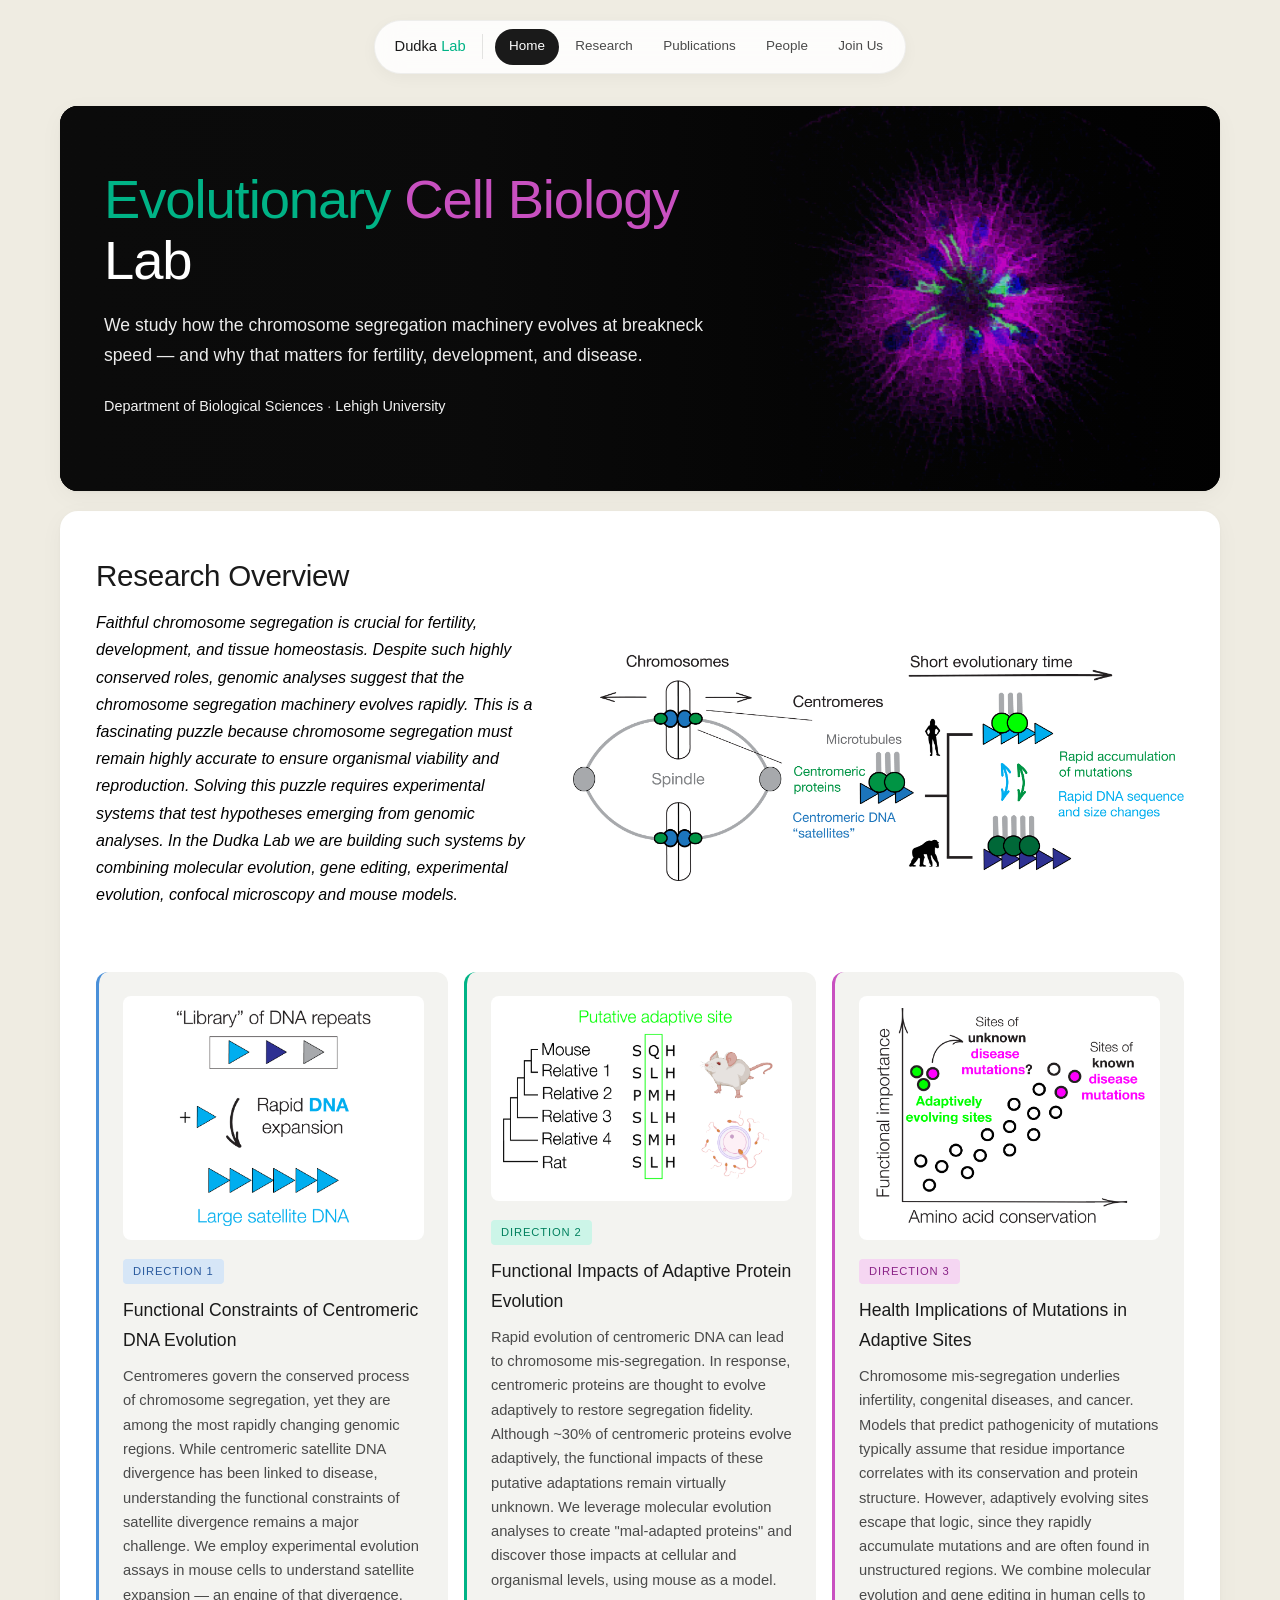
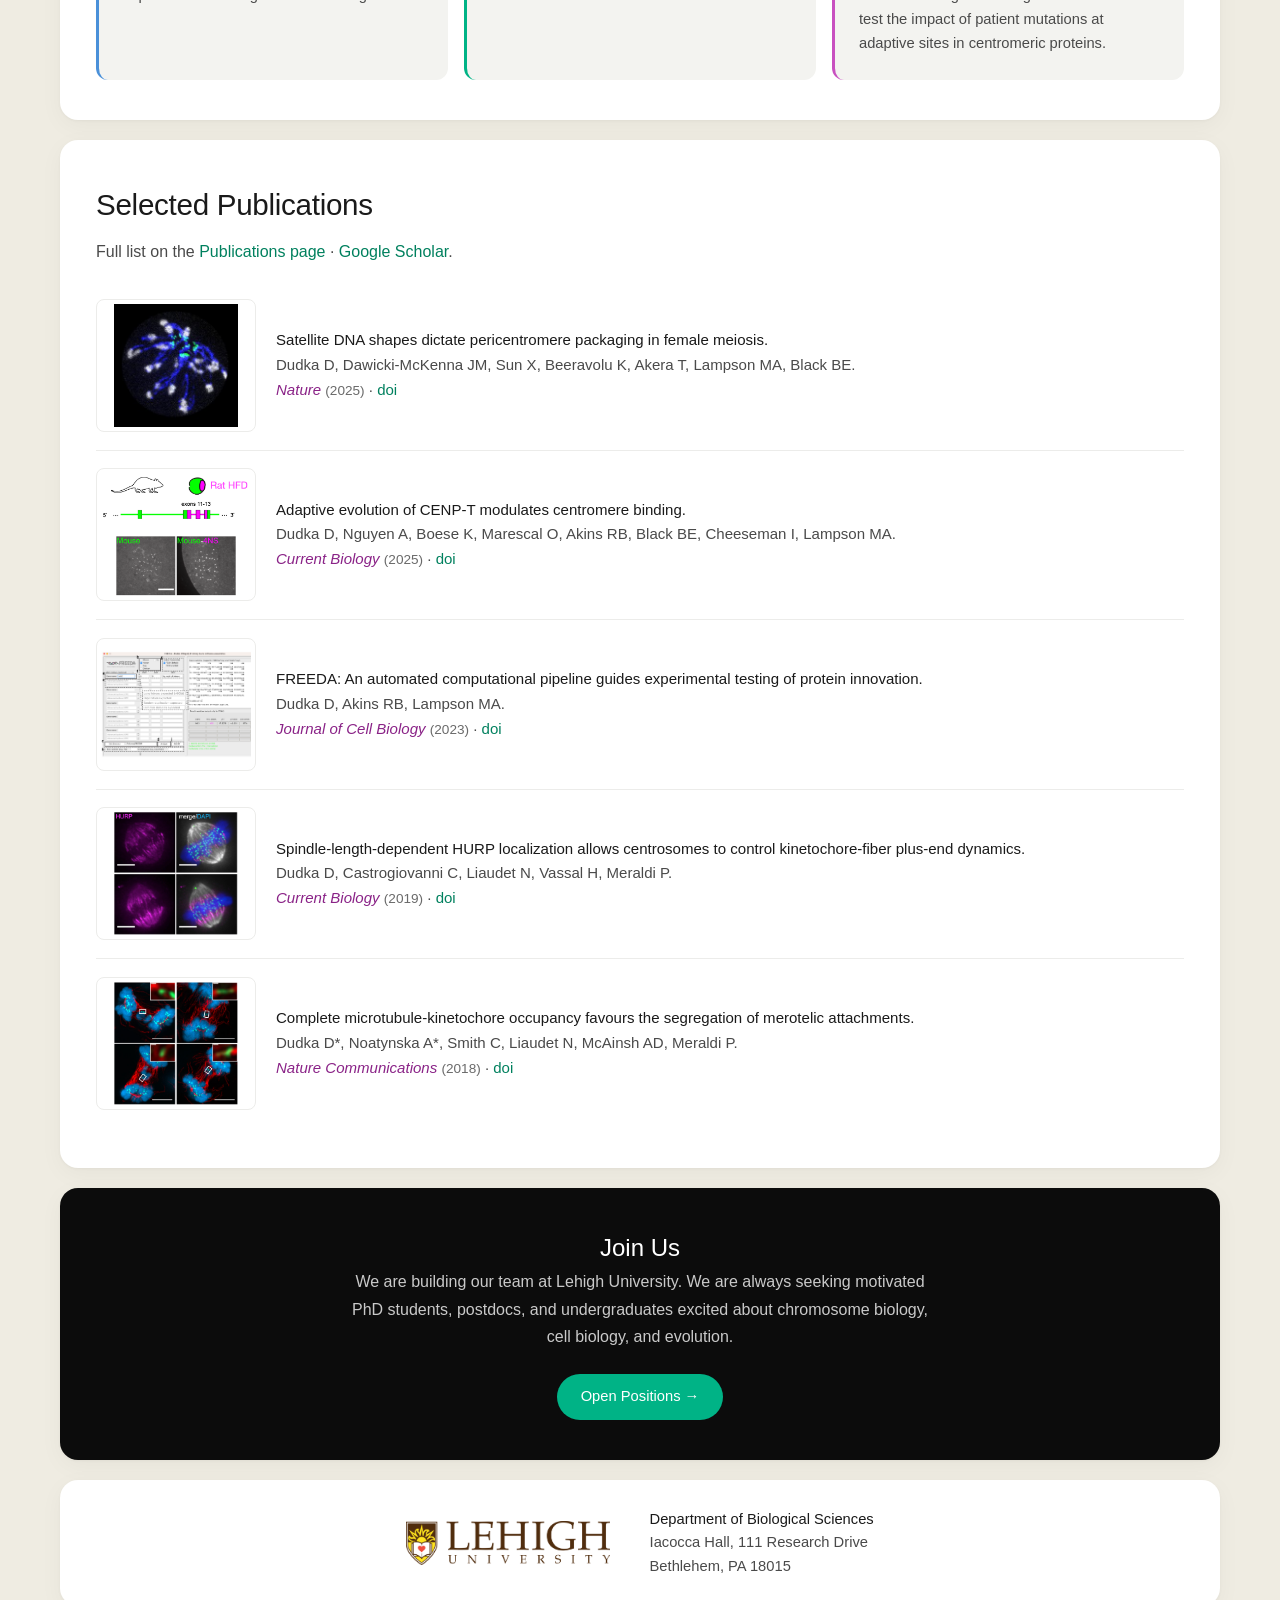
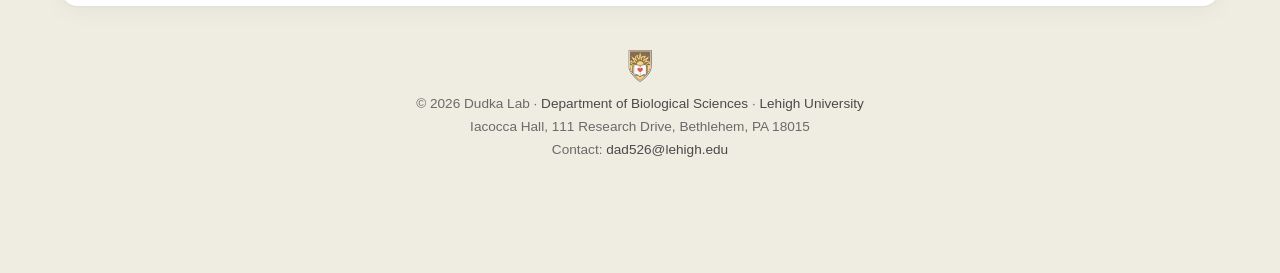
==== index.html @ 8937027d "Initial commit" ====
<!DOCTYPE html>
<html lang="en">
<head>
  <meta charset="UTF-8">
  <meta name="viewport" content="width=device-width, initial-scale=1.0">
  <title>Dudka Lab — Evolutionary Cell Biology</title>
  <meta name="description" content="The Dudka Lab at Lehigh University studies how rapid evolution of chromosome segregation machinery impacts health, fertility, and disease.">
  <link rel="stylesheet" href="css/style.css">
  <link rel="icon" type="image/png" href="images/favicon.png">
</head>
<body>

<!-- ========== NAVIGATION ========== -->
<nav>
  <div class="nav-inner">
    <a href="index.html" class="lab-name">Dudka <span class="green">Lab</span></a>
    <button class="nav-toggle" onclick="this.closest('nav').classList.toggle('open')">
      <span></span><span></span><span></span>
    </button>
    <ul>
      <li><a href="index.html" class="active">Home</a></li>
      <li><a href="pages/research.html">Research</a></li>
      <li><a href="pages/publications.html">Publications</a></li>
      <li><a href="pages/people.html">People</a></li>
      <li><a href="pages/join.html">Join Us</a></li>
    </ul>
  </div>
</nav>

<div class="canvas">

<!-- ========== HERO ========== -->
<div class="hero">
  <div class="hero-bg"></div>
  <div class="hero-overlay"></div>
  <div class="hero-content">
    <h1><span class="green">Evolutionary</span> <span class="magenta">Cell Biology</span> Lab</h1>
    <p class="tagline">
      We study how the chromosome segregation machinery evolves at breakneck speed —
      and why that matters for fertility, development, and disease.
    </p>
    <p class="affiliation">
      <a href="https://bio.cas.lehigh.edu/">Department of Biological Sciences</a> ·
      <a href="https://www.lehigh.edu/">Lehigh University</a>
    </p>
  </div>
</div>

<!-- ========== RESEARCH OVERVIEW ========== -->
<section id="research">
  <h2>Research Overview</h2>

  <!-- Lab overview: schematic + paragraph placeholder -->
  <div class="lab-overview">
    <div class="overview-text">
      <!--
        ===========================================================
        MAIN PARAGRAPH PLACEHOLDER
        Replace the <p>...</p> below with your own text.
        ===========================================================
      -->
      <p style="font-style: italic; color: #000000;">
      <strong>Faithful chromosome segregation is crucial for fertility, development, and tissue homeostasis.</strong>
      Despite such highly conserved roles, genomic analyses suggest that the chromosome
      segregation machinery evolves rapidly. This is a fascinating puzzle because chromosome segregation
      must remain highly accurate to ensure organismal viability and reproduction. Solving this puzzle
      requires experimental systems that test hypotheses emerging from genomic analyses.
      <strong>In the Dudka Lab</strong> we are building such systems by combining molecular evolution,
      gene editing, experimental evolution, confocal microscopy and mouse models.
      </p>
    </div>
    <div class="overview-figure">
      <img src="images/LabOverview.png" alt="Lab overview: chromosome segregation, centromeric proteins and DNA, and rapid evolution.">
    </div>
  </div>

  <!-- Three research direction cards -->
  <div class="directions" style="margin-top: 3rem;">

    <div class="direction-card dir-blue">
      <div class="schematic">
        <img src="images/schematics/Direction1vignette2.png" alt="Direction 1 schematic placeholder">
      </div>
      <div>
        <span class="tag tag-blue">Direction 1</span>
        <h3>Functional Constraints of Centromeric DNA Evolution</h3>
        <p>
          Centromeres govern the conserved process of chromosome segregation, yet they are among the most
          rapidly changing genomic regions. While centromeric satellite DNA divergence has been linked to disease,
          understanding the functional constraints of satellite divergence remains a major challenge.
          <strong>We employ experimental evolution assays in mouse cells to understand satellite expansion — an engine of that divergence.</strong>
        </p>
      </div>
    </div>

    <div class="direction-card dir-green">
      <div class="schematic">
        <img src="images/schematics/Direction2vignette2.png" alt="Direction 2 schematic placeholder">
      </div>
      <div>
        <span class="tag tag-green">Direction 2</span>
        <h3>Functional Impacts of Adaptive Protein Evolution</h3>
        <p>
          Rapid evolution of centromeric DNA can lead to chromosome mis-segregation. In response, centromeric proteins
          are thought to evolve adaptively to restore segregation fidelity. Although ~30% of centromeric proteins evolve
          adaptively, the functional impacts of these putative adaptations remain virtually unknown.
          <strong>We leverage molecular evolution analyses to create "mal-adapted proteins" and discover those impacts
            at cellular and organismal levels, using mouse as a model.</strong>

        </p>
      </div>
    </div>

    <div class="direction-card dir-magenta">
      <div class="schematic">
        <img src="images/schematics/Direction3vignette2.png" alt="Direction 3 schematic placeholder">
      </div>
      <div>
        <span class="tag tag-magenta">Direction 3</span>
        <h3>Health Implications of Mutations in Adaptive Sites</h3>
        <p>
          Chromosome mis-segregation underlies infertility, congenital diseases, and cancer. Models that predict pathogenicity
          of mutations typically assume that residue importance correlates with its conservation and protein structure.
          However, adaptively evolving sites escape that logic, since they rapidly accumulate mutations and are often found in unstructured
          regions. <strong>We combine molecular evolution and gene editing in human cells to test the impact of patient
          mutations at adaptive sites in centromeric proteins.</strong>
        </p>
      </div>
    </div>

  </div>
</section>

<!-- ========== SELECTED PUBLICATIONS (with vignettes — only on home page) ========== -->
<section id="publications">
  <h2>Selected Publications</h2>
  <p>Full list on the <a href="pages/publications.html">Publications page</a>
     · <a href="https://scholar.google.com/citations?user=fbCTSOUAAAAJ&hl=en" target="_blank">Google Scholar</a>.</p>

  <ul class="pub-list">

    <li class="with-vignette">
      <div class="pub-vignette">
        <img src="images/schematics/Nature2025vignette.png" alt="Schematic placeholder">
      </div>
      <div class="pub-text">
        <span class="pub-title">Satellite DNA shapes dictate pericentromere packaging in female meiosis.</span><br>
        <strong>Dudka D</strong>, Dawicki-McKenna JM, Sun X, Beeravolu K, Akera T, Lampson MA, Black BE.<br>
        <span class="pub-journal">Nature</span> <span class="pub-year">(2025)</span>
        · <a href="https://doi.org/10.1038/s41586-024-08374-0" target="_blank">doi</a>
      </div>
    </li>

    <li class="with-vignette">
      <div class="pub-vignette">
        <img src="images/schematics/CurrBiol2025vignette.png" alt="Schematic placeholder">
      </div>
      <div class="pub-text">
        <span class="pub-title">Adaptive evolution of CENP-T modulates centromere binding.</span><br>
        <strong>Dudka D</strong>, Nguyen A, Boese K, Marescal O, Akins RB, Black BE, Cheeseman I, Lampson MA.<br>
        <span class="pub-journal">Current Biology</span> <span class="pub-year">(2025)</span>
        · <a href="https://doi.org/10.1016/j.cub.2025.01.017" target="_blank">doi</a>
      </div>
    </li>

    <li class="with-vignette">
      <div class="pub-vignette">
        <img src="images/schematics/JCB2023vignette.png" alt="Schematic placeholder">
      </div>
      <div class="pub-text">
        <span class="pub-title">FREEDA: An automated computational pipeline guides experimental testing of protein innovation.</span><br>
        <strong>Dudka D</strong>, Akins RB, Lampson MA.<br>
        <span class="pub-journal">Journal of Cell Biology</span> <span class="pub-year">(2023)</span>
        · <a href="https://doi.org/10.1083/jcb.202212084" target="_blank">doi</a>
      </div>
    </li>

    <li class="with-vignette">
      <div class="pub-vignette">
        <img src="images/schematics/CurrBiol2019vignette.png" alt="Schematic placeholder">
      </div>
      <div class="pub-text">
        <span class="pub-title">Spindle-length-dependent HURP localization allows centrosomes to control kinetochore-fiber plus-end dynamics.</span><br>
        <strong>Dudka D</strong>, Castrogiovanni C, Liaudet N, Vassal H, Meraldi P.<br>
        <span class="pub-journal">Current Biology</span> <span class="pub-year">(2019)</span>
        · <a href="https://doi.org/10.1016/j.cub.2019.08.061" target="_blank">doi</a>
      </div>
    </li>

    <li class="with-vignette">
      <div class="pub-vignette">
        <img src="images/schematics/NatComm2018vignette.png" alt="Schematic placeholder">
      </div>
      <div class="pub-text">
        <span class="pub-title">Complete microtubule-kinetochore occupancy favours the segregation of merotelic attachments.</span><br>
        <strong>Dudka D*</strong>, Noatynska A*, Smith C, Liaudet N, McAinsh AD, Meraldi P.<br>
        <span class="pub-journal">Nature Communications</span> <span class="pub-year">(2018)</span>
        · <a href="https://doi.org/10.1038/s41467-018-04427-x" target="_blank">doi</a>
      </div>
    </li>

  </ul>
</section>

<!-- ========== JOIN US ========== -->
<div class="join-section">
  <h2>Join Us</h2>
  <p>
    We are building our team at Lehigh University. We are always seeking motivated PhD students,
    postdocs, and undergraduates excited about chromosome biology, cell biology, and evolution.
  </p>
  <a href="pages/join.html" class="btn">Open Positions →</a>
</div>

<!-- ========== LEHIGH BRANDING ========== -->
<div class="lehigh-strip">
  <img class="lehigh-logo" src="images/lehighlogo.png" alt="Lehigh University">
  <div class="lehigh-info">
    <strong>Department of Biological Sciences</strong><br>
    Iacocca Hall, 111 Research Drive<br>
    Bethlehem, PA 18015
  </div>
</div>

<!-- ========== FOOTER ========== -->
<footer>
  <img class="footer-logo" src="images/lehighseal.png" alt="Lehigh University">
  <p>
    © 2026 Dudka Lab · <a href="https://bio.cas.lehigh.edu/">Department of Biological Sciences</a> ·
    <a href="https://www.lehigh.edu/">Lehigh University</a><br>
    Iacocca Hall, 111 Research Drive, Bethlehem, PA 18015<br>
    Contact: <a href="mailto:dad526@lehigh.edu">dad526@lehigh.edu</a>
  </p>
</footer>

</div>
</body>
</html>
---- css/style.css ----
/* ============================================================================
   DUDKA LAB · Stacked Cards style
   Cream backdrop, floating capsule nav, every section is a rounded card.
   Original Helvetica Neue typography (regular body, light h1/h2).
   ============================================================================ */

*, *::before, *::after { margin: 0; padding: 0; box-sizing: border-box; }

:root {
  --bg:           #efece2;
  --bg-alt:       #f3f3f0;
  --card:         #ffffff;
  --card-radius:  18px;
  --card-shadow:  0 1px 3px rgba(0,0,0,0.04), 0 6px 24px rgba(0,0,0,0.04);

  --text:         #1a1a1a;
  --muted:        #4a4a4a;
  --muted-2:      #6a6a6a;

  --green:        #00b386;
  --green-light:  #ccf5e8;
  --green-dark:   #00805e;

  --magenta:      #c850c0;
  --magenta-light:#f5d6f2;
  --magenta-dark: #8a2387;

  --blue:         #4a90d9;
  --blue-light:   #d6e6f7;
  --blue-dark:    #2a5a9e;

  --hero-bg:      #0c0c0c;
  --border:       #d8d8d2;
  --border-soft:  #ececea;

  --lehigh-brown: #502d18;
  --lehigh-gold:  #a48337;

  --font:         'Helvetica Neue', Helvetica, Arial, sans-serif;
  --max-width:    1200px;
}

html { scroll-behavior: smooth; }

body {
  font-family: var(--font);
  font-weight: 400;
  color: var(--text);
  background: var(--bg);
  line-height: 1.7;
  font-size: 16px;
  -webkit-font-smoothing: antialiased;
  -moz-osx-font-smoothing: grayscale;
}

a { color: var(--green-dark); text-decoration: none; transition: color 0.15s; }
a:hover { color: var(--magenta-dark); text-decoration: underline; }
img { max-width: 100%; height: auto; display: block; }
strong, b { font-weight: 500; }
em { font-style: italic; }

/* ============================================================================
   FLOATING CAPSULE NAV
   ============================================================================ */
nav {
  position: sticky; top: 1.25rem; z-index: 100;
  width: max-content; max-width: calc(100% - 2rem);
  margin: 1.25rem auto 0;
  background: rgba(255,255,255,0.85);
  backdrop-filter: blur(14px);
  -webkit-backdrop-filter: blur(14px);
  border: 1px solid rgba(0,0,0,0.06);
  box-shadow: 0 4px 16px rgba(0,0,0,0.04);
  border-radius: 999px;
  padding: 0.5rem 0.5rem 0.5rem 1.2rem;
  display: flex; align-items: center; gap: 0.4rem;
}
nav .nav-inner { display: flex; align-items: center; gap: 0.4rem; }
nav .lab-name {
  font-size: 0.92rem; font-weight: 500; padding-right: 1rem;
  border-right: 1px solid rgba(0,0,0,0.1);
  margin-right: 0.4rem; color: var(--text);
}
nav .lab-name .green   { color: var(--green); font-weight: 400; }
nav .lab-name .magenta { color: var(--magenta); font-weight: 400; }
nav .lab-name .blue    { color: var(--blue);   font-weight: 400; }
nav ul { list-style: none; display: flex; gap: 0.2rem; }
nav ul a {
  display: block; padding: 0.4rem 0.85rem;
  font-size: 0.84rem; color: var(--muted);
  border-radius: 999px; font-weight: 400;
  transition: background 0.15s, color 0.15s;
}
nav ul a:hover { color: var(--text); text-decoration: none; }
nav ul a.active { background: var(--text); color: #fff; }

.nav-toggle { display: none; background: none; border: none; cursor: pointer; }
.nav-toggle span {
  display: block; width: 22px; height: 2px; background: var(--text);
  margin: 5px 0; transition: 0.3s;
}

/* ============================================================================
   THE CANVAS
   ============================================================================ */
.canvas {
  max-width: var(--max-width); margin: 2rem auto;
  padding: 0 1.25rem 4rem;
  display: flex; flex-direction: column; gap: 1.25rem;
}

/* ============================================================================
   HERO (home page) — uses hero.png as background image
   The hero.png is a fluorescent cell on black; the image is positioned to the
   right so the cell is visible next to the text on the left.
   ============================================================================ */
.hero {
  background: var(--hero-bg); color: #fff;
  border-radius: var(--card-radius);
  padding: 4rem 2.75rem 4.5rem;
  position: relative; overflow: hidden;
  box-shadow: var(--card-shadow);
  isolation: isolate;
}
.hero .hero-bg {
  position: absolute; inset: 0;
  background: url('../images/hero.png') right center / cover no-repeat;
  opacity: 1;
  z-index: 1;
}
/* Soft left-to-right gradient — dark over the text, transparent over the cell */
.hero .hero-overlay {
  position: absolute; inset: 0;
  background: linear-gradient(90deg,
    rgba(12,12,12,0.92) 0%,
    rgba(12,12,12,0.85) 35%,
    rgba(12,12,12,0.40) 65%,
    rgba(12,12,12,0.10) 100%);
  z-index: 2;
}
.hero .hero-content {
  position: relative; z-index: 3;
  max-width: 640px;
}
.hero h1 {
  font-size: 3.4rem; color: #fff; line-height: 1.12;
  margin-bottom: 1.2rem; font-weight: 300; letter-spacing: -0.02em;
}
.hero h1 .green   { color: var(--green); }
.hero h1 .magenta { color: var(--magenta); }
.hero h1 .blue    { color: var(--blue); }
.hero .tagline {
  font-size: 1.1rem; color: rgba(255,255,255,0.92); font-weight: 400;
  line-height: 1.7; max-width: 600px; margin: 0 0 1.5rem 0;
}
.hero .affiliation {
  font-size: 0.9rem; color: rgba(255,255,255,0.7); margin-top: 1rem;
}
.hero .affiliation a { color: rgba(255,255,255,0.95); }

/* ============================================================================
   SECTION CARDS
   ============================================================================ */
section {
  background: var(--card);
  border-radius: var(--card-radius);
  padding: 2.5rem 2.25rem;
  box-shadow: var(--card-shadow);
  max-width: none; margin: 0;
}
section h2 {
  font-size: 1.85rem; color: var(--text);
  font-weight: 300; letter-spacing: -0.01em;
  margin-bottom: 0.5rem;
}
section h2::after { display: none; }
section p { max-width: 760px; color: var(--muted); margin-bottom: 1rem; font-size: 1rem; }

/* ============================================================================
   LAB OVERVIEW (paragraph + LabOverview.png on home)
   The schematic has a white background, so we drop the panel and let the
   image sit flush within the white card — no rectangle around it.
   ============================================================================ */
.lab-overview {
  display: grid; grid-template-columns: 1fr 1.4fr;
  gap: 2.5rem; align-items: center; margin-top: 0.5rem;
}
.lab-overview p { max-width: none; }
.lab-overview .overview-figure {
  background: transparent;
  padding: 0;
  border-radius: 0;
}
.lab-overview .overview-figure img {
  width: 100%;
  display: block;
}
@media (max-width: 768px) { .lab-overview { grid-template-columns: 1fr; gap: 1.5rem; } }

/* ============================================================================
   RESEARCH OVERVIEW FIGURE (on the Research page)
   Same approach as lab-overview: schematic has white bg, drop the panel
   so it blends with the white parent card.
   ============================================================================ */
.research-overview-figure {
  background: transparent;
  padding: 0;
  margin: 1rem 0 1.5rem;
}
.research-overview-figure img { width: 100%; display: block; }
.research-overview-figure figcaption {
  font-size: 0.88rem; color: var(--muted-2); margin-top: 0.8rem;
  text-align: center; max-width: 760px; margin-left: auto; margin-right: auto;
  line-height: 1.55;
}

/* ============================================================================
   DIRECTION CARDS (home + research)
   ============================================================================ */
.directions, .directions-grid {
  display: grid; grid-template-columns: repeat(3, 1fr); gap: 1rem; margin-top: 1rem;
}
.direction-card, .direction-block {
  background: var(--bg-alt); border-radius: 12px; padding: 1.5rem;
  border-left: 3px solid var(--border);
  transition: box-shadow 0.2s, transform 0.2s;
  display: flex; flex-direction: column;
}
.direction-card:hover, .direction-block:hover {
  box-shadow: 0 4px 16px rgba(0,0,0,0.06); transform: translateY(-1px);
}
.direction-card.dir-blue,    .direction-block.dir-blue    { border-left-color: var(--blue); }
.direction-card.dir-green,   .direction-block.dir-green   { border-left-color: var(--green); }
.direction-card.dir-magenta, .direction-block.dir-magenta { border-left-color: var(--magenta); }

.direction-card .schematic {
  background: #fff;
  border-radius: 8px;
  padding: 0.75rem;
  margin-bottom: 1rem;
  display: flex; align-items: center; justify-content: center;
  min-height: 180px;
}
.direction-card .schematic img {
  max-width: 100%; max-height: 220px; height: auto; width: auto;
  object-fit: contain;
}
.direction-card h3, .direction-block h3 {
  font-size: 1.1rem; color: var(--text);
  margin-bottom: 0.5rem; font-weight: 500;
}
.direction-card p, .direction-block p {
  font-size: 0.92rem; color: var(--muted); line-height: 1.65;
  max-width: none; margin-bottom: 0.6rem;
}
.direction-card p:last-child, .direction-block p:last-child { margin: 0; }

@media (max-width: 900px) {
  .directions, .directions-grid { grid-template-columns: 1fr; }
}

/* ============================================================================
   APPROACHES — single row of 4 cards (matches the directions row)
   ============================================================================ */
.approaches {
  display: grid;
  grid-template-columns: repeat(4, 1fr);
  gap: 1rem;
  margin-top: 1rem;
}
.approach-card {
  background: var(--bg-alt);
  border-radius: 12px;
  padding: 1.25rem 1.1rem;
  border-left: 3px solid var(--border);
}
.approach-card .tag { margin-bottom: 0.5rem; }
.approach-card h3 {
  font-size: 1rem; font-weight: 500; margin-bottom: 0.4rem; color: var(--text);
  line-height: 1.3;
}
.approach-card p {
  font-size: 0.85rem; color: var(--muted); margin: 0; max-width: none;
}
@media (max-width: 900px) {
  .approaches { grid-template-columns: repeat(2, 1fr); }
}
@media (max-width: 600px) {
  .approaches { grid-template-columns: 1fr; }
}

/* ============================================================================
   TAGS
   ============================================================================ */
.tag {
  display: inline-block; font-size: 0.7rem; font-weight: 500;
  text-transform: uppercase; letter-spacing: 0.08em;
  padding: 3px 10px; border-radius: 4px; margin-bottom: 0.75rem;
}
.tag-green   { color: var(--green-dark);   background: var(--green-light); }
.tag-magenta { color: var(--magenta-dark); background: var(--magenta-light); }
.tag-blue    { color: var(--blue-dark);    background: var(--blue-light); }

/* ============================================================================
   PUBLICATION LIST
   ============================================================================ */
.pub-list { list-style: none; margin-top: 0.5rem; }
.pub-list li {
  padding: 1.1rem 0; border-bottom: 1px solid var(--border-soft);
  font-size: 0.94rem; color: var(--muted); line-height: 1.65;
}
.pub-list li:last-child { border-bottom: none; }
.pub-list li.with-vignette {
  display: grid; grid-template-columns: 160px 1fr; gap: 1.25rem; align-items: center;
}
.pub-list .pub-vignette {
  width: 100%; aspect-ratio: 1.2 / 1;
  background: #fff;
  border-radius: 8px;
  overflow: hidden; padding: 4px;
  display: flex; align-items: center; justify-content: center;
  border: 1px solid var(--border-soft);
}
.pub-list .pub-vignette img { width: 100%; height: 100%; object-fit: contain; }
.pub-list .pub-text { min-width: 0; }
.pub-list .pub-title   { font-weight: 500; color: var(--text); }
.pub-list .pub-journal { font-style: italic; color: var(--magenta-dark); font-weight: 400; }
.pub-list .pub-year    { color: var(--muted-2); font-size: 0.85rem; }
.pub-list a            { color: var(--green-dark); }

@media (max-width: 720px) {
  .pub-list li.with-vignette { grid-template-columns: 1fr; gap: 0.75rem; }
  .pub-list .pub-vignette { max-width: 240px; }
}

.pub-section-heading {
  font-size: 1.1rem; font-weight: 500; color: var(--text);
  margin-top: 2.5rem; margin-bottom: 0.5rem;
  padding-bottom: 0.4rem;
  border-bottom: 2px solid var(--green-light);
}
.pub-section-heading:first-of-type { margin-top: 0.5rem; }

/* ============================================================================
   PEOPLE — placeholder card uses cellimage.png with NO white border
   ============================================================================ */
.people-grid {
  display: grid; grid-template-columns: repeat(auto-fill, minmax(220px, 1fr));
  gap: 2rem; margin-top: 1rem; justify-items: center;
}
.person-card { text-align: center; max-width: 240px; }
.person-card .photo {
  width: 180px; height: 180px; border-radius: 50%; object-fit: cover; object-position: center;
  margin: 0 auto 1rem; border: none; background: transparent;
  display: block;
}
/* Real headshots get a subtle green ring; placeholder ("This could be you")
   keeps NO border so the dark cell image isn't surrounded by white. */
.person-card:not(.is-placeholder) .photo {
  border: 3px solid var(--green-light); background: #eee;
}
.person-card h3 { font-size: 1.1rem; font-weight: 500; margin-bottom: 0.2rem; }
.person-card .role { font-size: 0.9rem; color: var(--muted); }

/* ============================================================================
   PI BIO
   ============================================================================ */
.pi-bio {
  display: grid; grid-template-columns: 200px 1fr;
  gap: 2.5rem; align-items: start;
}
.pi-bio .pi-photo {
  width: 200px; height: 200px; border-radius: 50%;
  object-fit: cover; border: 3px solid var(--green-light);
}
.pi-bio .pi-text h3 { font-size: 1.25rem; font-weight: 500; margin-bottom: 0.2rem; }
.pi-bio .pi-text .pi-role {
  color: var(--muted-2); font-size: 0.95rem; margin-bottom: 1rem;
}
.pi-bio .pi-text dl {
  margin-top: 0.5rem; display: grid;
  grid-template-columns: 100px 1fr; row-gap: 0.5rem; column-gap: 1rem;
  font-size: 0.9rem;
}
.pi-bio .pi-text dt {
  font-weight: 500; color: var(--green-dark);
  text-transform: uppercase; font-size: 0.72rem; letter-spacing: 0.06em;
  padding-top: 2px;
}
.pi-bio .pi-text dd { color: var(--muted); margin: 0; }
.pi-bio .pi-text dd em { color: var(--muted-2); font-size: 0.85rem; }

.awards-list {
  list-style: none; padding: 0; margin: 0.5rem 0 0;
  display: grid; grid-template-columns: 1fr 1fr; gap: 0.4rem 1.5rem;
  font-size: 0.85rem; color: var(--muted);
}
.awards-list li::before {
  content: '·'; color: var(--green); font-weight: 700;
  margin-right: 0.4rem; font-size: 1.2rem; line-height: 0; vertical-align: middle;
}

@media (max-width: 768px) {
  .pi-bio { grid-template-columns: 1fr; gap: 1rem; }
  .pi-bio .pi-photo { width: 160px; height: 160px; margin: 0 auto; }
  .pi-bio .pi-text dl { grid-template-columns: 90px 1fr; }
  .awards-list { grid-template-columns: 1fr; }
}

/* ============================================================================
   PAGE HEADER (subpages)
   ============================================================================ */
.page-header {
  background: var(--hero-bg); color: #fff;
  border-radius: var(--card-radius);
  padding: 3.5rem 2.5rem;
  box-shadow: var(--card-shadow);
  text-align: left;
}
.page-header::after { display: none; }
.page-header h1 {
  font-size: 2.4rem; color: #fff; font-weight: 300; letter-spacing: -0.01em;
  margin-bottom: 0.5rem;
}
.page-header p {
  color: rgba(255,255,255,0.7); margin-top: 0; font-weight: 400; font-size: 1rem;
}
.page-header a { color: var(--green); }

/* ============================================================================
   JOIN US — position callouts, fellowship grid, mentor commitments
   ============================================================================ */
.position-callout {
  background: var(--bg-alt);
  border: none; border-left: 4px solid var(--green);
  border-radius: 12px;
  padding: 1.4rem 1.6rem;
  margin: 1rem 0;
}
.position-callout.is-postdoc   { border-left-color: var(--green); }
.position-callout.is-tech      { border-left-color: var(--blue); }
.position-callout.is-phd       { border-left-color: var(--magenta); }
.position-callout.is-undergrad { border-left-color: var(--lehigh-gold); }
.position-callout .pos-status {
  display: inline-block; font-size: 0.7rem; font-weight: 500;
  text-transform: uppercase; letter-spacing: 0.1em;
  color: var(--green-dark); background: var(--green-light);
  padding: 3px 10px; border-radius: 999px; margin-bottom: 0.5rem;
}
.position-callout.is-tech      .pos-status { color: var(--blue-dark);    background: var(--blue-light); }
.position-callout.is-phd       .pos-status { color: var(--magenta-dark); background: var(--magenta-light); }
.position-callout.is-undergrad .pos-status { color: var(--lehigh-brown); background: #f4e7d3; }
.position-callout h3 {
  font-size: 1.15rem; font-weight: 500; margin-bottom: 0.4rem; color: var(--text);
}
.position-callout p { font-size: 0.95rem; margin-bottom: 0.75rem; color: var(--muted); }
.position-callout .pos-actions {
  display: flex; gap: 0.75rem; flex-wrap: wrap; margin-top: 0.75rem; align-items: center;
}
.position-callout .pos-actions .btn { font-size: 0.85rem; padding: 0.5rem 1.1rem; }
.position-callout .pos-actions a:not(.btn) { font-size: 0.85rem; color: var(--muted); }

.btn {
  display: inline-block; background: var(--green); color: #fff; font-weight: 500;
  font-size: 0.92rem; padding: 0.65rem 1.5rem; border-radius: 999px;
  transition: background 0.15s, transform 0.15s;
}
.btn:hover { background: var(--green-dark); text-decoration: none; transform: translateY(-1px); color: #fff; }
.btn-magenta { background: var(--magenta); }
.btn-magenta:hover { background: var(--magenta-dark); }
.btn-blue { background: var(--blue); }
.btn-blue:hover { background: var(--blue-dark); }

.fellowship-grid {
  display: grid; grid-template-columns: repeat(3, 1fr);
  gap: 1rem; margin: 1rem 0 1.5rem;
}
.fellowship-card {
  background: var(--bg-alt); border-radius: 12px; padding: 1.1rem 1.2rem;
}
.fellowship-card .group-label {
  font-size: 0.7rem; font-weight: 500; text-transform: uppercase;
  letter-spacing: 0.1em; color: var(--green-dark); margin-bottom: 0.5rem;
}
.fellowship-card.is-magenta .group-label { color: var(--magenta-dark); }
.fellowship-card.is-blue    .group-label { color: var(--blue-dark); }
.fellowship-card ul { list-style: none; padding: 0; margin: 0; }
.fellowship-card li {
  font-size: 0.85rem; padding: 0.4rem 0; line-height: 1.4;
  border-bottom: 1px solid var(--border-soft);
}
.fellowship-card li:last-child { border-bottom: none; }
.fellowship-card li .deadline {
  display: block; font-size: 0.75rem; color: var(--muted-2); margin-top: 2px;
}
@media (max-width: 768px) { .fellowship-grid { grid-template-columns: 1fr; } }

.commitments {
  display: grid; grid-template-columns: repeat(6, 1fr);
  gap: 0.75rem; margin: 1rem 0;
}
.commitment-card {
  background: var(--bg-alt); border-radius: 12px; padding: 1rem 0.9rem;
}
.commitment-card .icon-mark {
  width: 26px; height: 26px; border-radius: 50%;
  background: var(--green); color: #fff;
  display: inline-flex; align-items: center; justify-content: center;
  font-size: 0.82rem; font-weight: 500; margin-bottom: 0.5rem;
}
.commitment-card.is-magenta .icon-mark { background: var(--magenta); }
.commitment-card.is-blue    .icon-mark { background: var(--blue); }
.commitment-card h4 {
  font-size: 0.92rem; font-weight: 500; margin-bottom: 0.3rem;
  line-height: 1.25;
}
.commitment-card p  {
  font-size: 0.8rem; color: var(--muted); margin: 0;
  line-height: 1.45;
}
@media (max-width: 1000px) { .commitments { grid-template-columns: repeat(3, 1fr); } }
@media (max-width: 600px)  { .commitments { grid-template-columns: repeat(2, 1fr); } }

/* ============================================================================
   JOB AD pages
   ============================================================================ */
.jobad {
  background: var(--card);
  border-radius: var(--card-radius);
  box-shadow: var(--card-shadow);
  max-width: 880px; margin: 0 auto;
  padding: 2.5rem 2.25rem;
}
.jobad .jobad-meta {
  background: var(--bg-alt); border-radius: 12px;
  padding: 1rem 1.25rem; margin-bottom: 2rem;
  display: grid; grid-template-columns: repeat(2, 1fr); gap: 0.75rem 1.5rem;
  font-size: 0.88rem;
}
.jobad .jobad-meta dt {
  font-weight: 500; color: var(--green-dark);
  text-transform: uppercase; font-size: 0.7rem; letter-spacing: 0.06em;
}
.jobad.is-tech .jobad-meta dt { color: var(--blue-dark); }
.jobad .jobad-meta dd { color: var(--text); margin: 0; }
.jobad h2 {
  font-size: 1.2rem; font-weight: 500; margin: 1.75rem 0 0.5rem;
  color: var(--text);
}
.jobad h2::after { display: none; }
.jobad ul { padding-left: 1.4rem; margin: 0.5rem 0 1rem; }
.jobad ul li { margin-bottom: 0.4rem; color: var(--muted); }
.jobad p { color: var(--muted); margin-bottom: 1rem; }
.jobad .apply-cta {
  background: var(--bg-alt); border-radius: 12px;
  border: none; border-left: 4px solid var(--green);
  padding: 1.25rem 1.5rem; margin-top: 2rem;
}
.jobad .apply-cta.is-tech { border-left-color: var(--blue); }
@media (max-width: 600px) { .jobad .jobad-meta { grid-template-columns: 1fr; } }

/* ============================================================================
   JOIN-SECTION (dark CTA card on home)
   ============================================================================ */
.join-section {
  background: var(--hero-bg); color: #fff;
  border-radius: var(--card-radius);
  padding: 2.5rem 2.25rem;
  box-shadow: var(--card-shadow);
  text-align: center;
}
.join-section::before { display: none; }
.join-section h2 { color: #fff; font-weight: 300; }
.join-section h2::after { display: none; }
.join-section p { color: rgba(255,255,255,0.78); max-width: 600px; margin: 0 auto 1.5rem; }

/* ============================================================================
   LEHIGH STRIP & FOOTER
   ============================================================================ */
.lehigh-strip {
  background: var(--card);
  border-radius: var(--card-radius);
  box-shadow: var(--card-shadow);
  padding: 1.75rem 2rem;
  display: flex; align-items: center; justify-content: center;
  gap: 2.5rem; flex-wrap: wrap;
}
.lehigh-strip img.lehigh-logo { height: 44px; width: auto; flex-shrink: 0; }
.lehigh-strip .lehigh-info { font-size: 0.92rem; color: var(--muted); line-height: 1.6; }
.lehigh-strip .lehigh-info strong { color: var(--text); font-weight: 500; }

footer {
  text-align: center; padding: 1.5rem 2rem 1rem;
  font-size: 0.85rem; color: var(--muted-2);
  background: transparent;
}
footer a { color: var(--muted); }
footer a:hover { color: var(--text); }
footer .footer-logo {
  height: 32px; width: auto; margin: 0 auto 0.6rem; opacity: 0.65;
}

/* ============================================================================
   RESPONSIVE
   ============================================================================ */
@media (max-width: 768px) {
  .canvas { padding: 0 1rem 3rem; gap: 1rem; }
  section, .hero, .page-header, .jobad, .lehigh-strip, .join-section {
    padding: 2rem 1.5rem;
  }
  .hero h1 { font-size: 2.4rem; }
  nav { padding: 0.5rem 0.5rem 0.5rem 1rem; }
  nav .lab-name { font-size: 0.85rem; padding-right: 0.6rem; margin-right: 0.2rem; }
  nav ul { display: none; }
  .nav-toggle { display: block; }
  nav.open ul {
    display: flex; flex-direction: column; gap: 0.4rem;
    position: absolute; top: 100%; right: 0; margin-top: 0.5rem;
    background: rgba(255,255,255,0.95); backdrop-filter: blur(14px);
    padding: 0.5rem; border-radius: 14px;
    border: 1px solid rgba(0,0,0,0.06);
    box-shadow: 0 4px 16px rgba(0,0,0,0.04);
  }
  .pi-bio, .lab-overview { grid-template-columns: 1fr; gap: 1.5rem; }
}
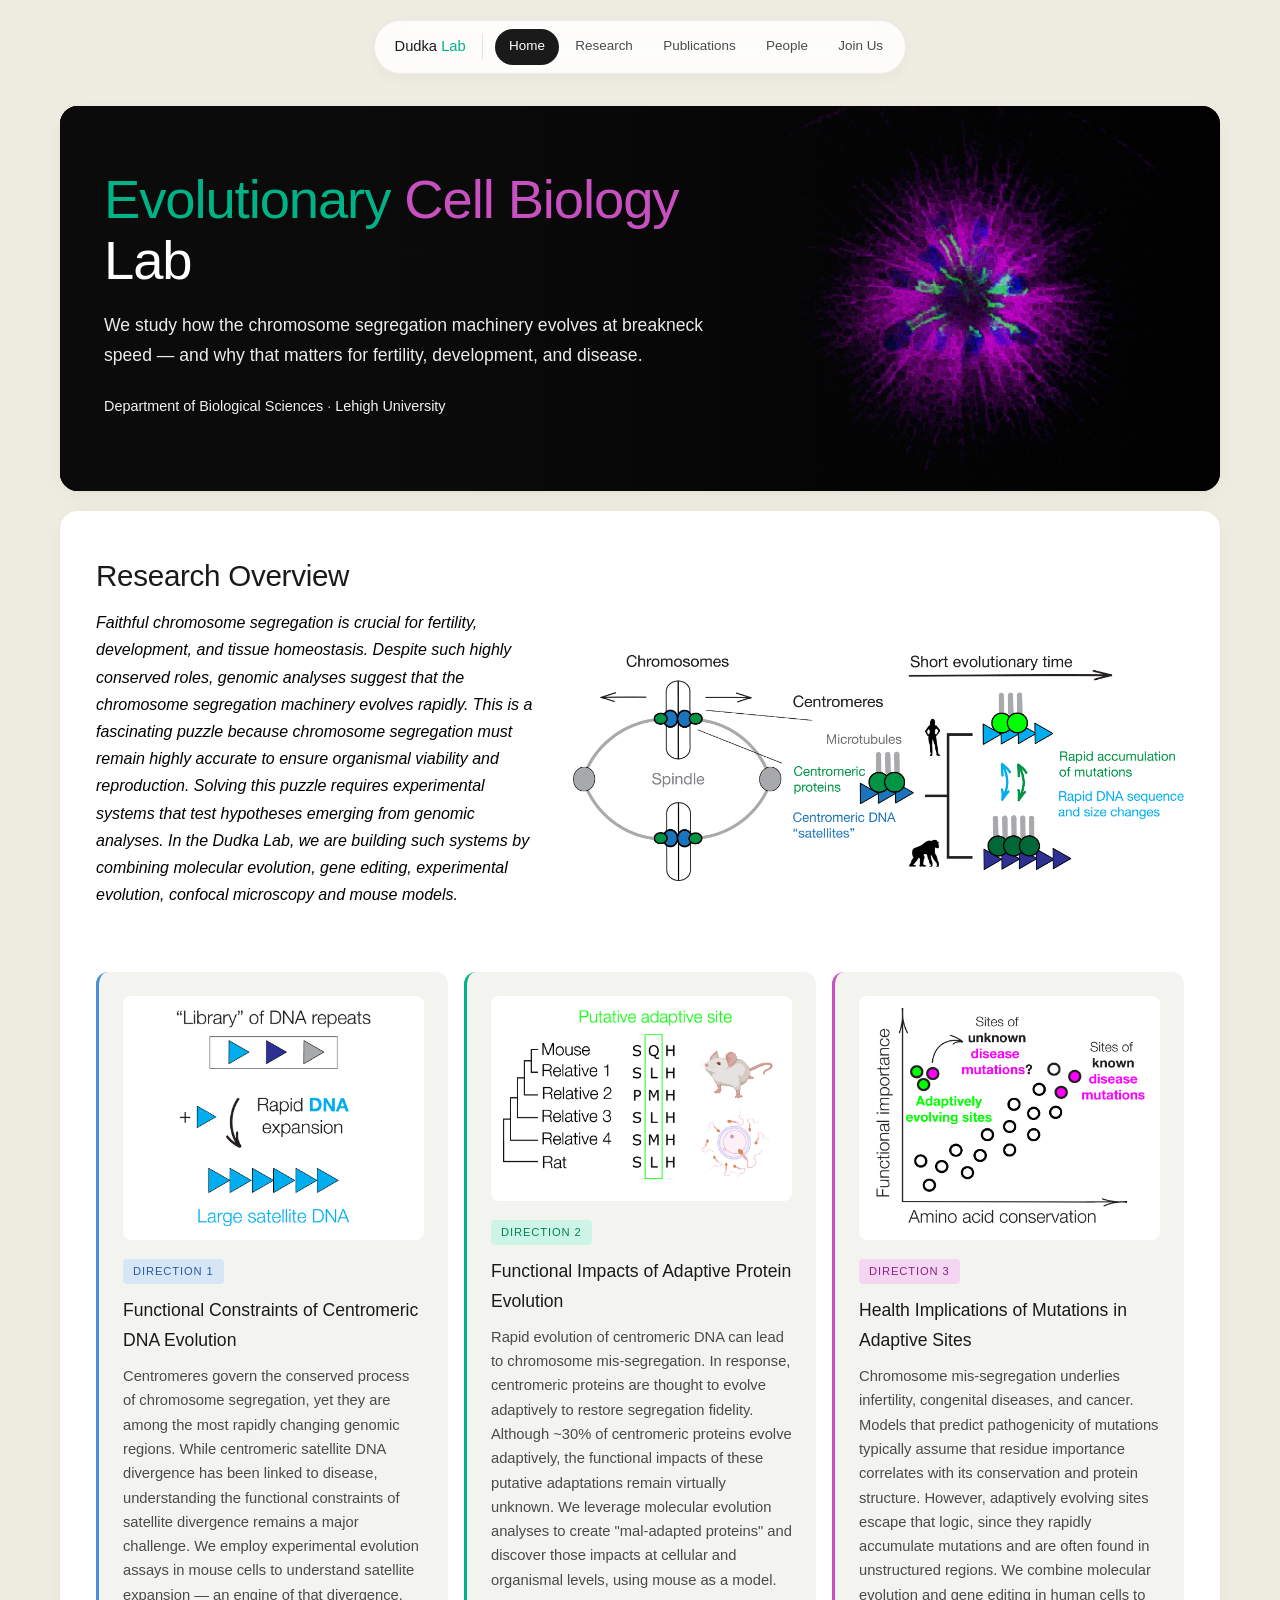
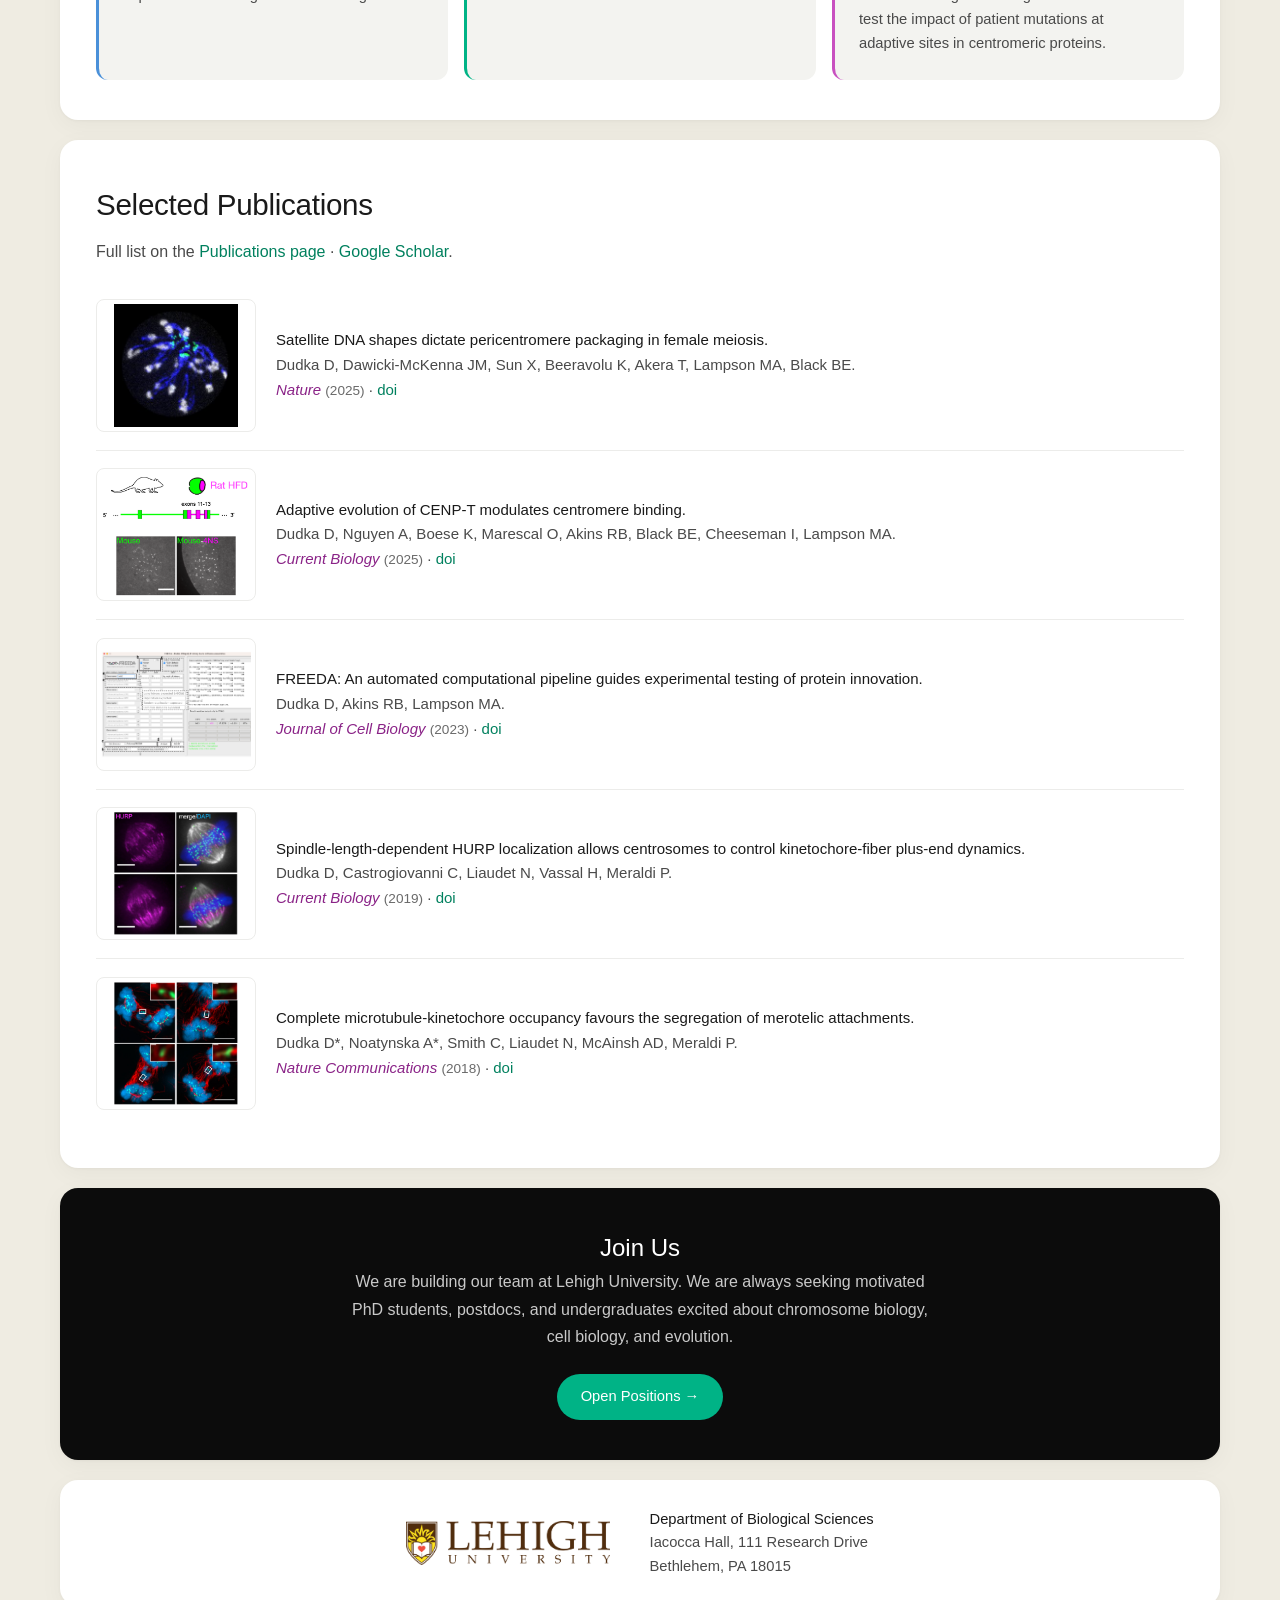
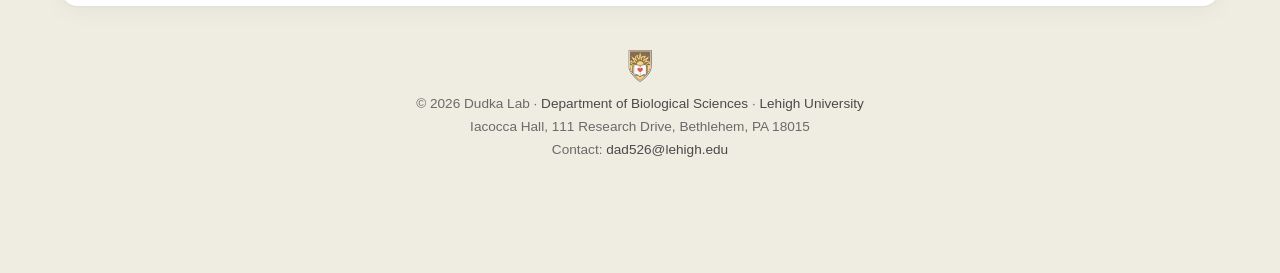
==== commit ab7cb582: "Initial commit" ====
--- a/index.html
+++ b/index.html
@@ -65,7 +65,7 @@
       segregation machinery evolves rapidly. This is a fascinating puzzle because chromosome segregation
       must remain highly accurate to ensure organismal viability and reproduction. Solving this puzzle
       requires experimental systems that test hypotheses emerging from genomic analyses.
-      <strong>In the Dudka Lab</strong> we are building such systems by combining molecular evolution,
+      <strong>In the Dudka Lab</strong>, we are building such systems by combining molecular evolution,
       gene editing, experimental evolution, confocal microscopy and mouse models.
       </p>
     </div>
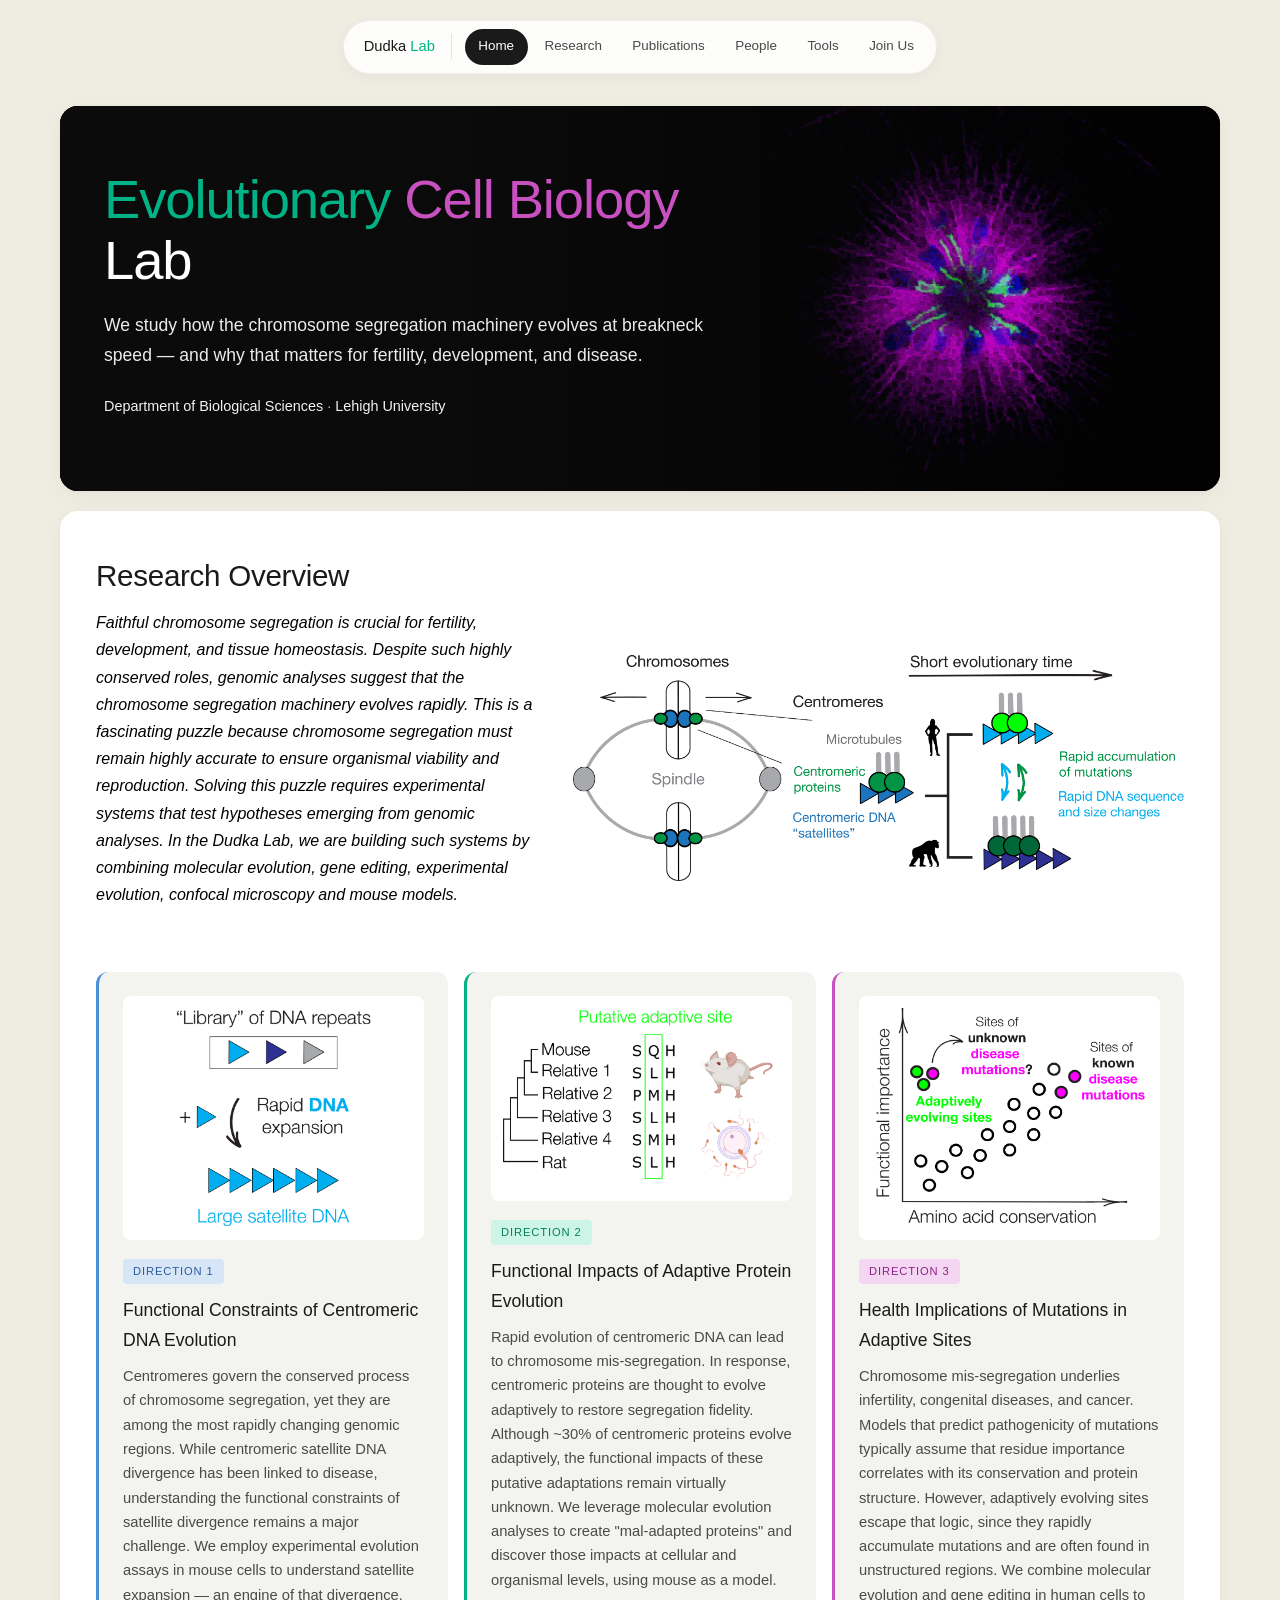
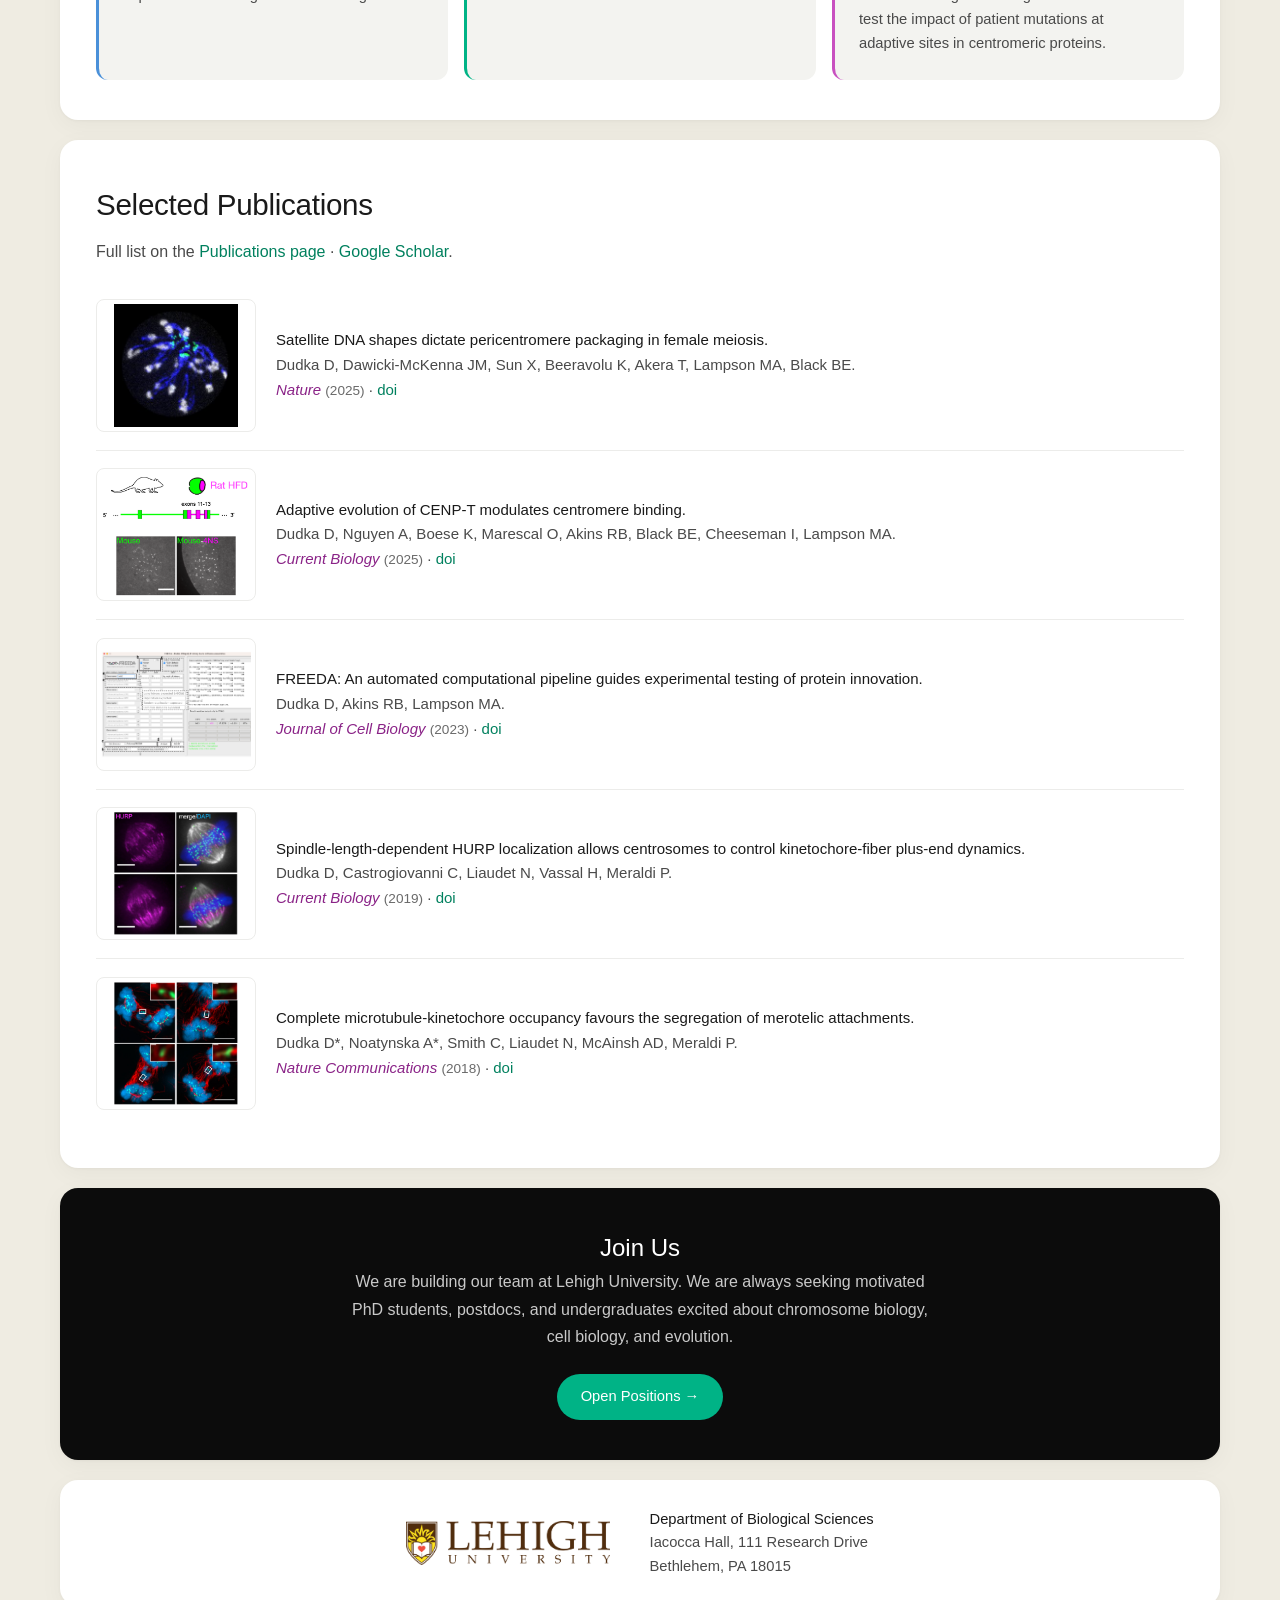
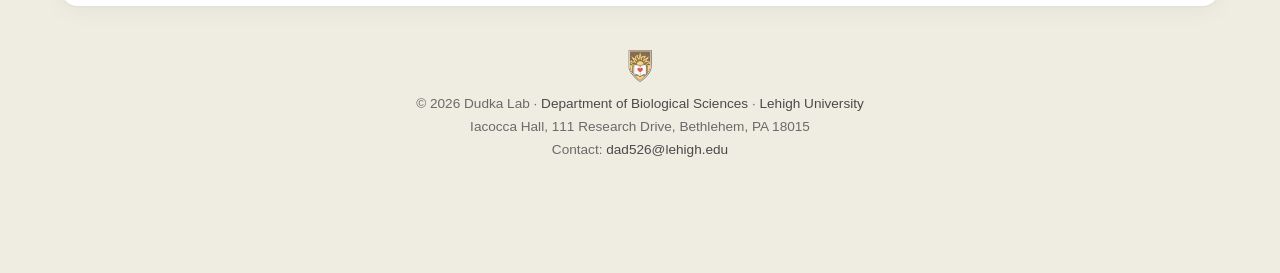
==== commit b58fd62a: "Initial commit" ====
--- a/index.html
+++ b/index.html
@@ -3,10 +3,10 @@
 <head>
   <meta charset="UTF-8">
   <meta name="viewport" content="width=device-width, initial-scale=1.0">
-  <title>Dudka Lab — Evolutionary Cell Biology</title>
+  <title>Dudka Lab — Home</title>
   <meta name="description" content="The Dudka Lab at Lehigh University studies how rapid evolution of chromosome segregation machinery impacts health, fertility, and disease.">
   <link rel="stylesheet" href="css/style.css">
-  <link rel="icon" type="image/png" href="images/favicon.png">
+  <link rel="icon" type="image/png" href="images/lehighseal.png">
 </head>
 <body>
 
@@ -22,6 +22,7 @@
       <li><a href="pages/research.html">Research</a></li>
       <li><a href="pages/publications.html">Publications</a></li>
       <li><a href="pages/people.html">People</a></li>
+      <li><a href="pages/tools.html">Tools</a></li>
       <li><a href="pages/join.html">Join Us</a></li>
     </ul>
   </div>
--- a/css/style.css
+++ b/css/style.css
@@ -437,17 +437,17 @@
   padding: 1.4rem 1.6rem;
   margin: 1rem 0;
 }
-.position-callout.is-postdoc   { border-left-color: var(--green); }
-.position-callout.is-tech      { border-left-color: var(--blue); }
+.position-callout.is-postdoc   { border-left-color: var(--blue); }
+.position-callout.is-tech      { border-left-color: var(--green); }
 .position-callout.is-phd       { border-left-color: var(--magenta); }
 .position-callout.is-undergrad { border-left-color: var(--lehigh-gold); }
 .position-callout .pos-status {
   display: inline-block; font-size: 0.7rem; font-weight: 500;
   text-transform: uppercase; letter-spacing: 0.1em;
-  color: var(--green-dark); background: var(--green-light);
+  color: var(--blue-dark); background: var(--blue-light);
   padding: 3px 10px; border-radius: 999px; margin-bottom: 0.5rem;
 }
-.position-callout.is-tech      .pos-status { color: var(--blue-dark);    background: var(--blue-light); }
+.position-callout.is-tech      .pos-status { color: var(--green-dark);    background: var(--green-light); }
 .position-callout.is-phd       .pos-status { color: var(--magenta-dark); background: var(--magenta-light); }
 .position-callout.is-undergrad .pos-status { color: var(--lehigh-brown); background: #f4e7d3; }
 .position-callout h3 {
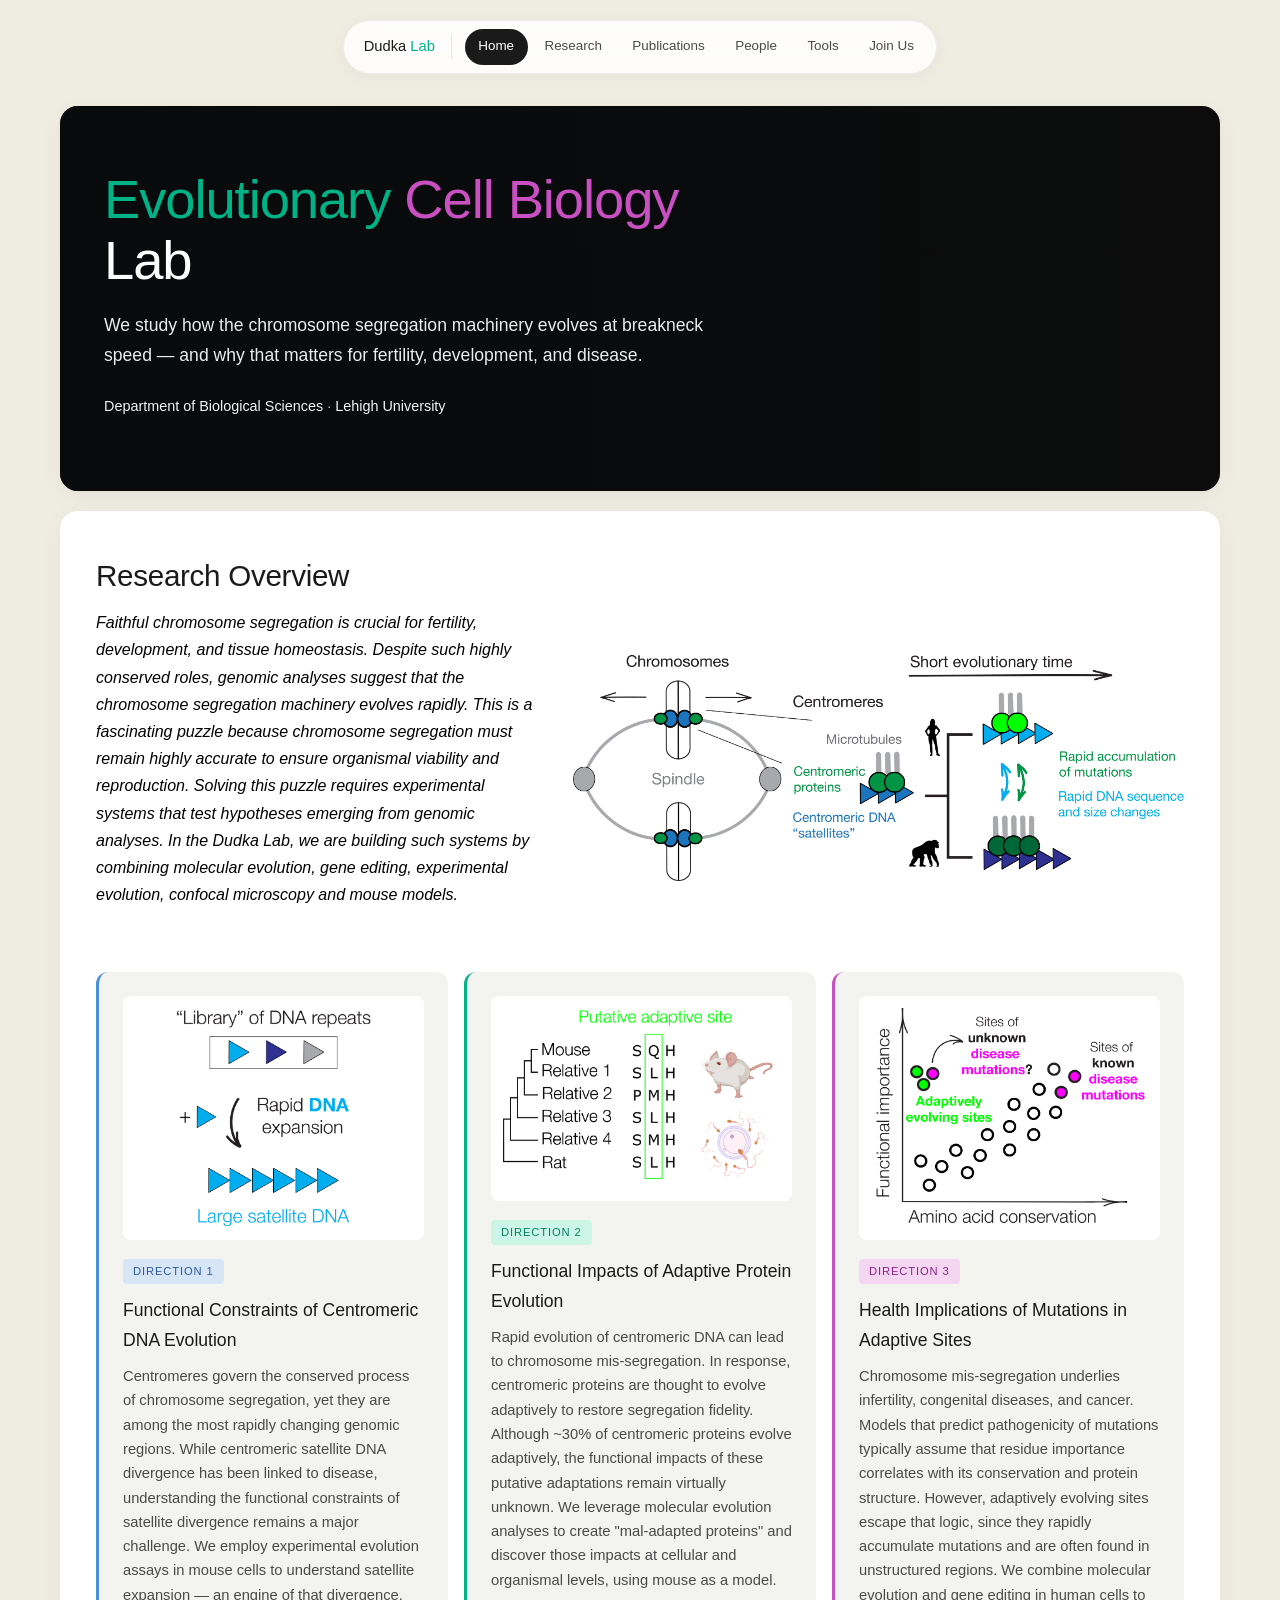
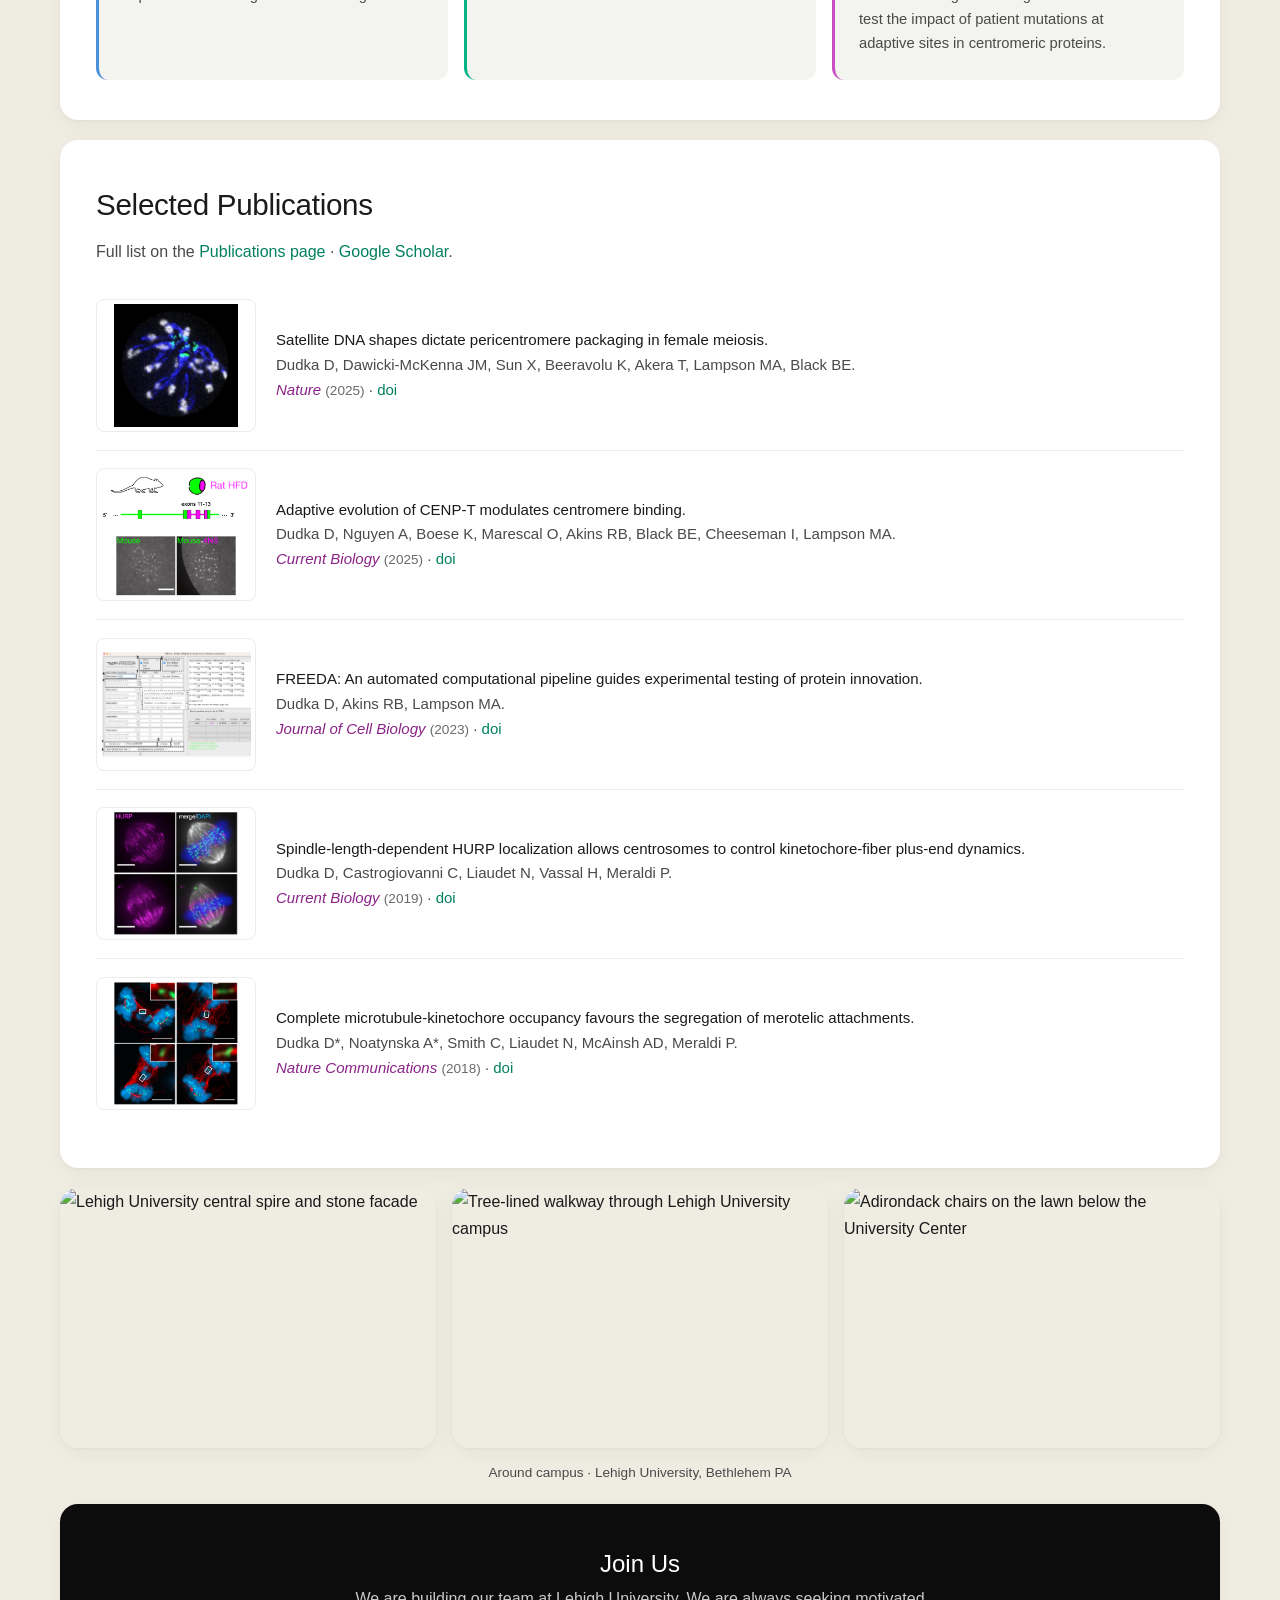
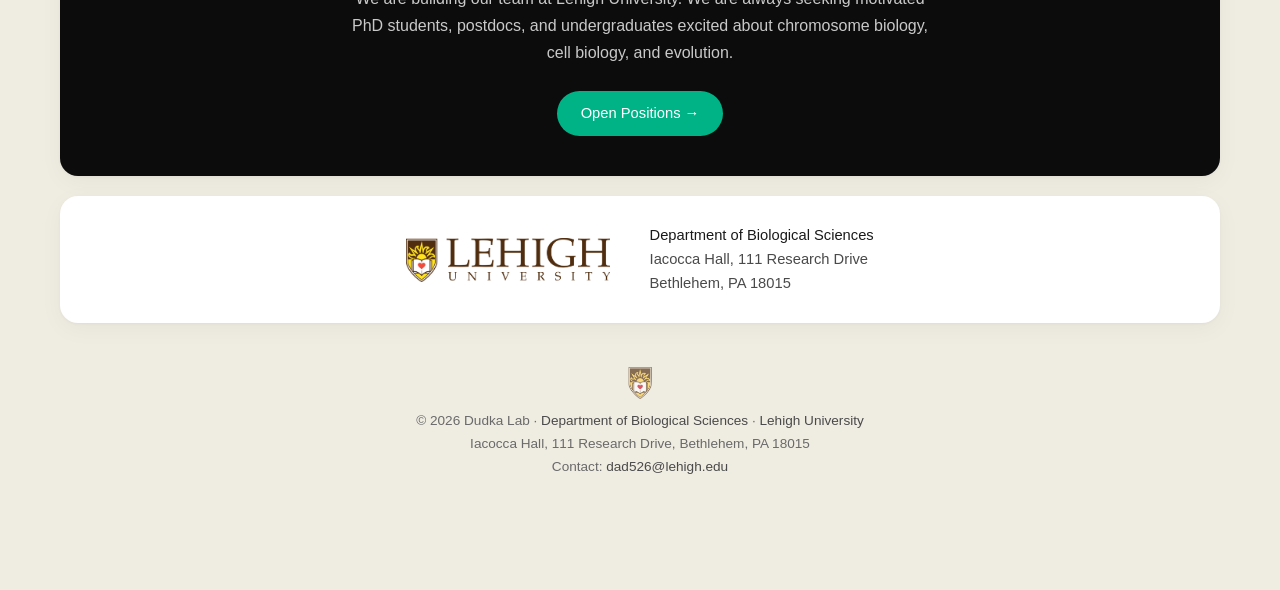
==== commit f345c02a: "Initial commit" ====
--- a/index.html
+++ b/index.html
@@ -32,8 +32,8 @@
 
 <!-- ========== HERO ========== -->
 <div class="hero">
-  <div class="hero-bg"></div>
-  <div class="hero-overlay"></div>
+  <div class="hero-bg" style="background:url('images/castle893.jpg') center 42% / cover no-repeat;"></div>
+  <div class="hero-overlay" style="background:linear-gradient(90deg,rgba(8,10,12,0.86) 0%,rgba(8,10,12,0.70) 42%,rgba(8,10,12,0.30) 70%,rgba(8,10,12,0.12) 100%);"></div>
   <div class="hero-content">
     <h1><span class="green">Evolutionary</span> <span class="magenta">Cell Biology</span> Lab</h1>
     <p class="tagline">
@@ -203,6 +203,16 @@
   </ul>
 </section>
 
+<!-- ========== CAMPUS GALLERY ========== -->
+<figure class="campus-gallery">
+  <div class="row">
+    <img src="images/castle898.jpg" alt="Lehigh University central spire and stone facade">
+    <img src="images/castle909.jpg" alt="Tree-lined walkway through Lehigh University campus">
+    <img src="images/castle892.jpg" alt="Adirondack chairs on the lawn below the University Center">
+  </div>
+  <figcaption>Around campus · Lehigh University, Bethlehem PA</figcaption>
+</figure>
+
 <!-- ========== JOIN US ========== -->
 <div class="join-section">
   <h2>Join Us</h2>
--- a/css/style.css
+++ b/css/style.css
@@ -495,6 +495,39 @@
 }
 @media (max-width: 768px) { .fellowship-grid { grid-template-columns: 1fr; } }
 
+/* Former mentees list */
+.mentee-list {
+  list-style: none; padding: 0; margin: 1rem 0 1.5rem;
+  display: grid; gap: 0.6rem;
+}
+.mentee-list li {
+  background: var(--bg-alt);
+  border-left: 3px solid var(--green);
+  border-radius: 10px;
+  padding: 0.85rem 1.15rem;
+}
+.mentee-list li.is-undergrad { border-left-color: var(--lehigh-gold); }
+.mentee-list li.is-tech      { border-left-color: var(--green); }
+.mentee-list li.is-phd       { border-left-color: var(--magenta); }
+.mentee-list li.is-postdoc   { border-left-color: var(--blue); }
+.mentee-list .mentee-head {
+  display: flex; flex-wrap: wrap; align-items: baseline;
+  gap: 0.5rem 0.75rem; margin-bottom: 0.25rem;
+}
+.mentee-list .mentee-head strong {
+  font-size: 0.98rem; font-weight: 500; color: var(--text);
+}
+.mentee-list .mentee-role {
+  font-size: 0.82rem; color: var(--muted-2);
+}
+.mentee-list .mentee-awards {
+  display: block; font-size: 0.82rem; color: var(--muted); line-height: 1.45;
+}
+.mentee-list .mentee-next {
+  display: block; font-size: 0.8rem; color: var(--muted-2);
+  font-style: italic; margin-top: 0.2rem;
+}
+
 .commitments {
   display: grid; grid-template-columns: repeat(6, 1fr);
   gap: 0.75rem; margin: 1rem 0;
@@ -601,9 +634,60 @@
 }
 
 /* ============================================================================
+   CAMPUS BANNER (wide photo card)
+   ============================================================================ */
+.campus-banner {
+  border-radius: var(--card-radius);
+  box-shadow: var(--card-shadow);
+  overflow: hidden;
+  background: var(--card);
+  margin: 0;
+}
+.campus-banner img {
+  display: block;
+  width: 100%;
+  height: 340px;
+  object-fit: cover;
+  object-position: center 38%;
+}
+.campus-banner figcaption {
+  font-size: 0.85rem;
+  color: var(--muted);
+  padding: 0.85rem 1.5rem;
+  text-align: center;
+}
+
+/* Zoomed single banner — shows the whole cropped building at natural aspect */
+.campus-zoom { margin: 0; }
+.campus-zoom img {
+  display: block; width: 100%; height: auto;
+  border-radius: var(--card-radius);
+  box-shadow: var(--card-shadow);
+}
+.campus-zoom figcaption {
+  font-size: 0.85rem; color: var(--muted);
+  text-align: center; padding-top: 0.85rem;
+}
+
+/* Campus gallery — triptych of zoomed building shots */
+.campus-gallery { margin: 0; }
+.campus-gallery .row {
+  display: grid; grid-template-columns: repeat(3, 1fr); gap: 1rem;
+}
+.campus-gallery .row img {
+  display: block; width: 100%; height: 260px; object-fit: cover;
+  border-radius: var(--card-radius); box-shadow: var(--card-shadow);
+}
+.campus-gallery figcaption {
+  font-size: 0.85rem; color: var(--muted);
+  text-align: center; padding-top: 0.85rem;
+}
+
+/* ============================================================================
    RESPONSIVE
    ============================================================================ */
 @media (max-width: 768px) {
+  .campus-banner img { height: 200px; }
   .canvas { padding: 0 1rem 3rem; gap: 1rem; }
   section, .hero, .page-header, .jobad, .lehigh-strip, .join-section {
     padding: 2rem 1.5rem;
@@ -623,3 +707,18 @@
   }
   .pi-bio, .lab-overview { grid-template-columns: 1fr; gap: 1.5rem; }
 }
+
+/* two-up campus gallery variant */
+.campus-gallery.two .row { grid-template-columns: repeat(2, 1fr); }
+.campus-gallery.two .row img { height: 300px; }
+
+/* ============================================================================
+   LAB VISION HEADER WITH MICROGRAPH (research page)
+   ============================================================================ */
+.page-header.has-fig { display: flex; align-items: center; gap: 2.5rem; padding-top: 2rem; padding-bottom: 2rem; overflow: hidden; }
+.page-header.has-fig .ph-text { flex: 1 1 auto; min-width: 0; }
+.page-header.has-fig .ph-fig { flex: 0 0 auto; width: 360px; max-width: 46%; height: auto; display: block; margin: -2.75rem 0; }
+@media (max-width: 768px) {
+  .page-header.has-fig { flex-direction: column; align-items: center; gap: 1.2rem; text-align: center; }
+  .page-header.has-fig .ph-fig { width: 70%; max-width: 320px; }
+}
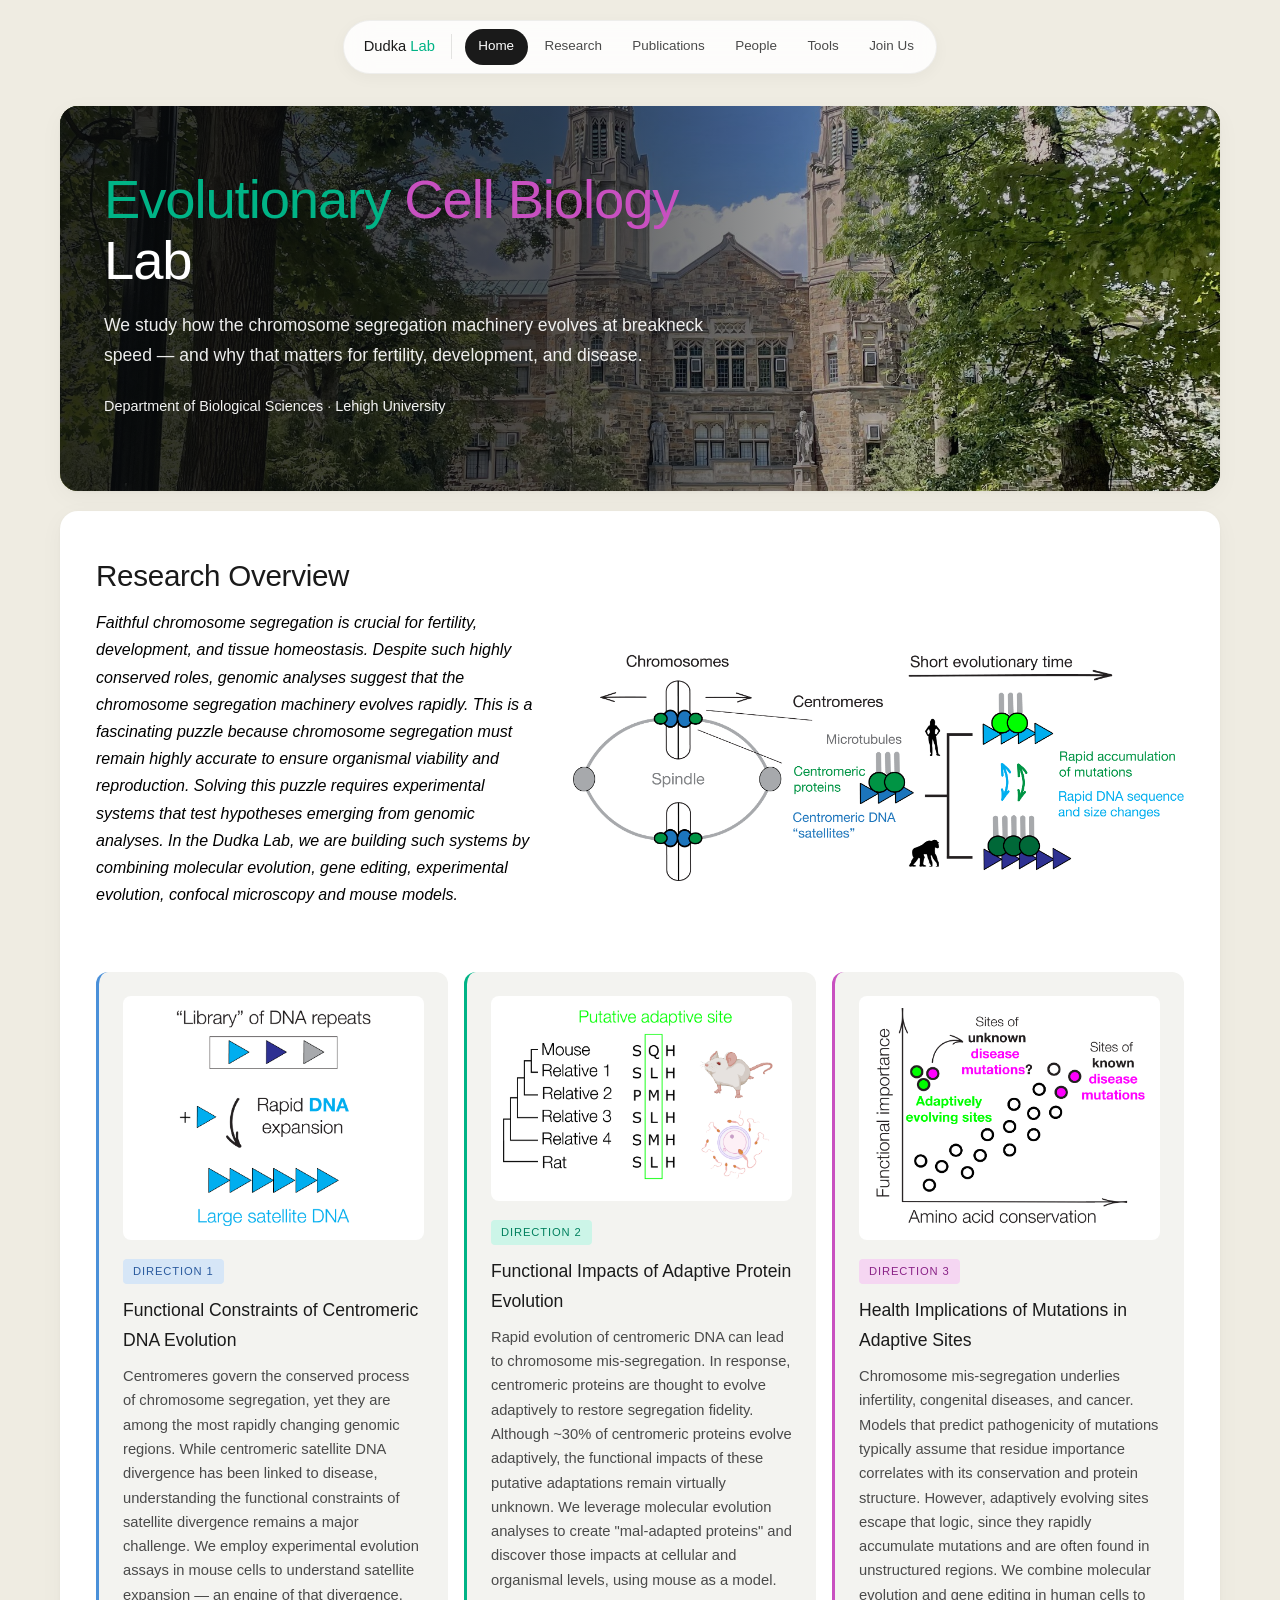
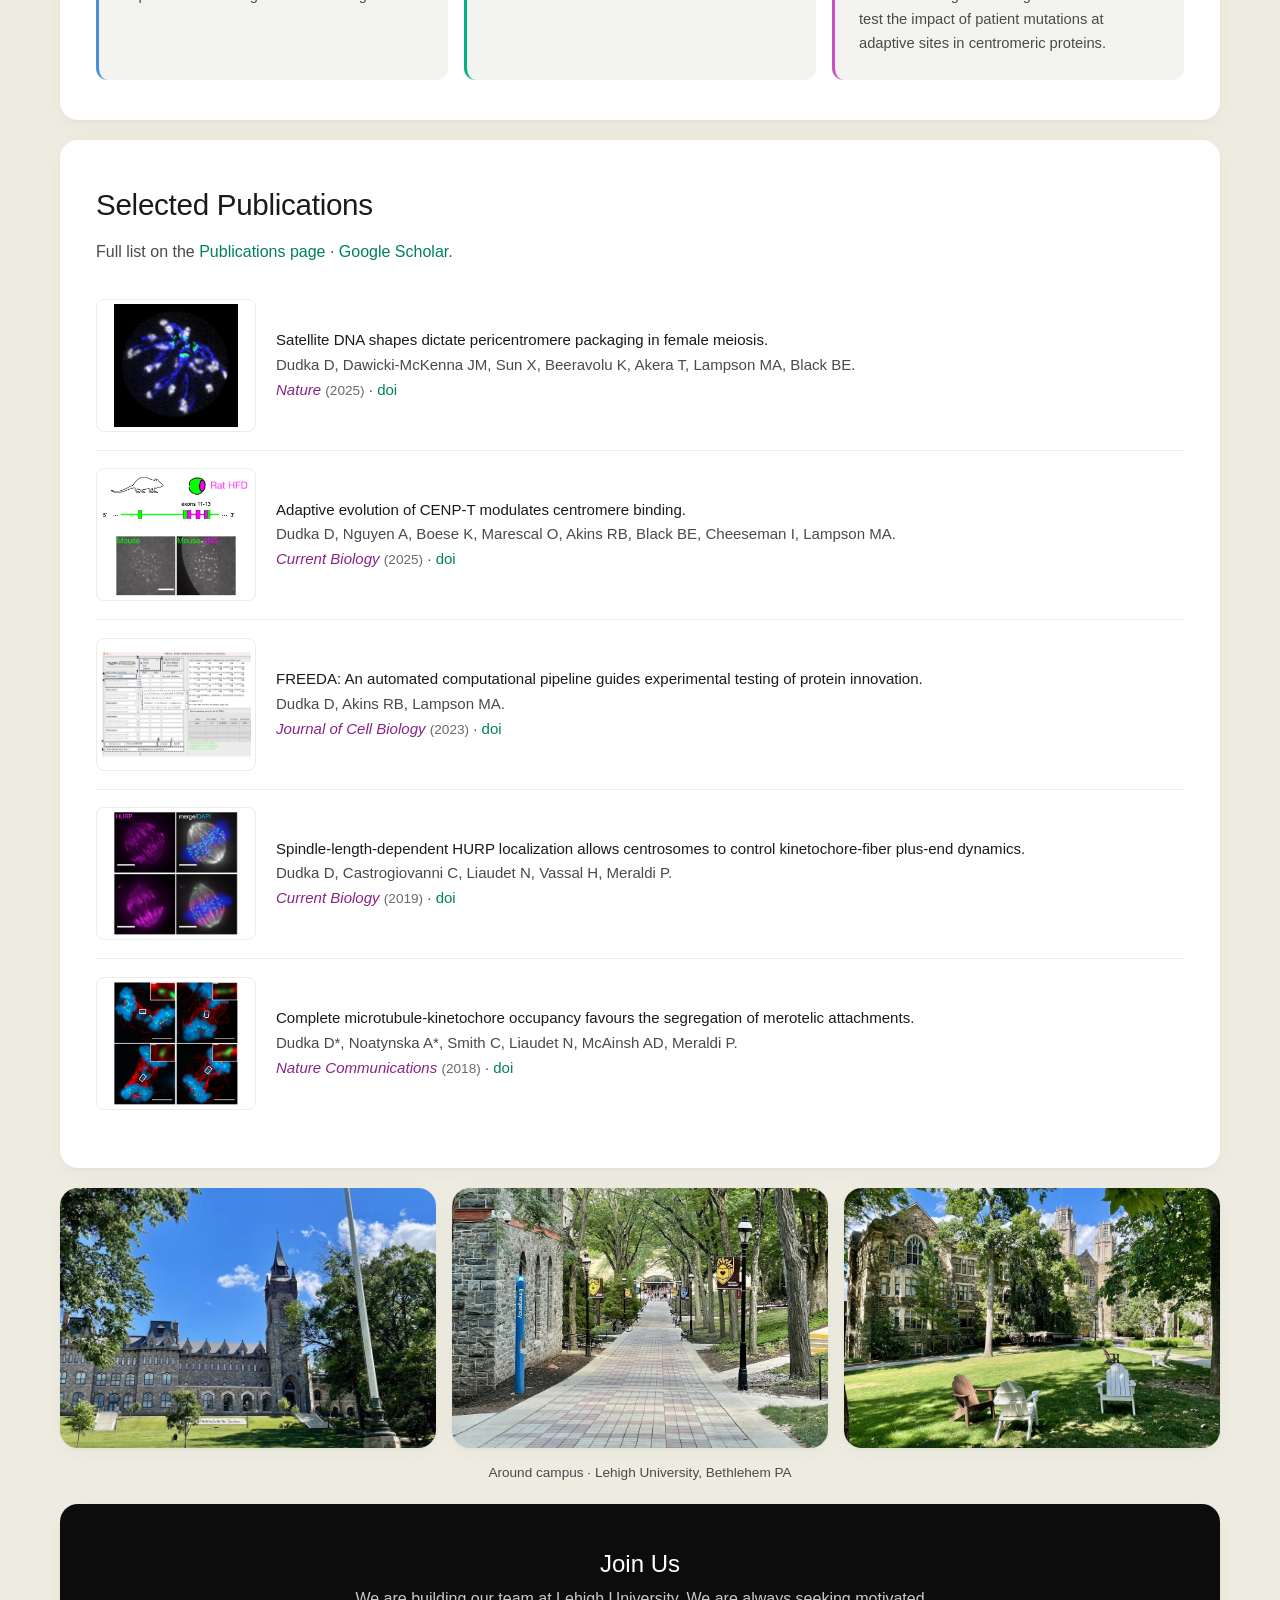
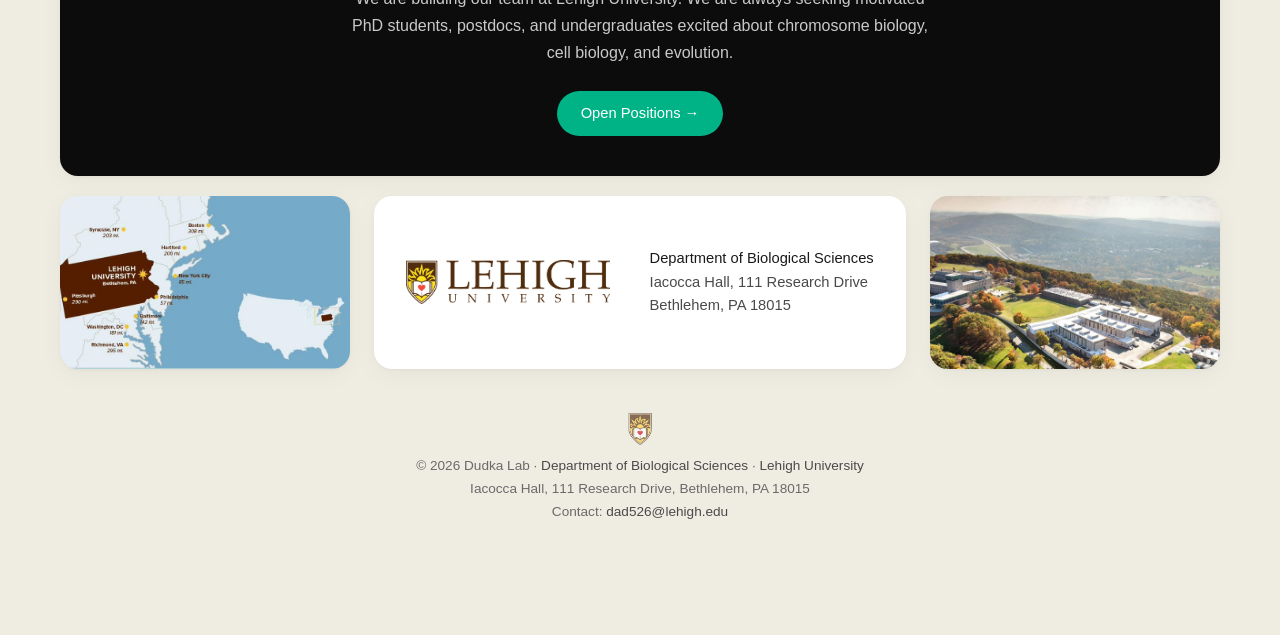
==== commit 59f00eda: "Initial commit" ====
--- a/index.html
+++ b/index.html
@@ -223,14 +223,18 @@
   <a href="pages/join.html" class="btn">Open Positions →</a>
 </div>
 
-<!-- ========== LEHIGH BRANDING ========== -->
-<div class="lehigh-strip">
-  <img class="lehigh-logo" src="images/lehighlogo.png" alt="Lehigh University">
-  <div class="lehigh-info">
-    <strong>Department of Biological Sciences</strong><br>
-    Iacocca Hall, 111 Research Drive<br>
-    Bethlehem, PA 18015
-  </div>
+<!-- ========== LEHIGH BRANDING + LOCATION ========== -->
+<div class="location-band">
+  <img class="loc-img" src="images/lehighmap.jpg" alt="Map of Lehigh University in Bethlehem, PA with distances to nearby cities">
+  <div class="lehigh-strip">
+    <img class="lehigh-logo" src="images/lehighlogo.png" alt="Lehigh University">
+    <div class="lehigh-info">
+      <strong>Department of Biological Sciences</strong><br>
+      Iacocca Hall, 111 Research Drive<br>
+      Bethlehem, PA 18015
+    </div>
+  </div>
+  <img class="loc-img" src="images/campusaerial.jpg" alt="Aerial view of Lehigh University's Mountaintop campus above the Lehigh Valley">
 </div>
 
 <!-- ========== FOOTER ========== -->
--- a/css/style.css
+++ b/css/style.css
@@ -722,3 +722,22 @@
   .page-header.has-fig { flex-direction: column; align-items: center; gap: 1.2rem; text-align: center; }
   .page-header.has-fig .ph-fig { width: 70%; max-width: 320px; }
 }
+
+/* ============================================================================
+   LOCATION BAND (map + Lehigh logo + aerial, bottom of home page)
+   ============================================================================ */
+.location-band {
+  display: grid;
+  grid-template-columns: 1fr auto 1fr;
+  align-items: stretch;
+  gap: 1.5rem;
+}
+.location-band .lehigh-strip { margin: 0; }
+.location-band .loc-img {
+  width: 100%; height: auto; display: block; align-self: stretch; object-fit: cover;
+  border-radius: var(--card-radius);
+  box-shadow: var(--card-shadow);
+}
+@media (max-width: 768px) {
+  .location-band { grid-template-columns: 1fr; }
+}
